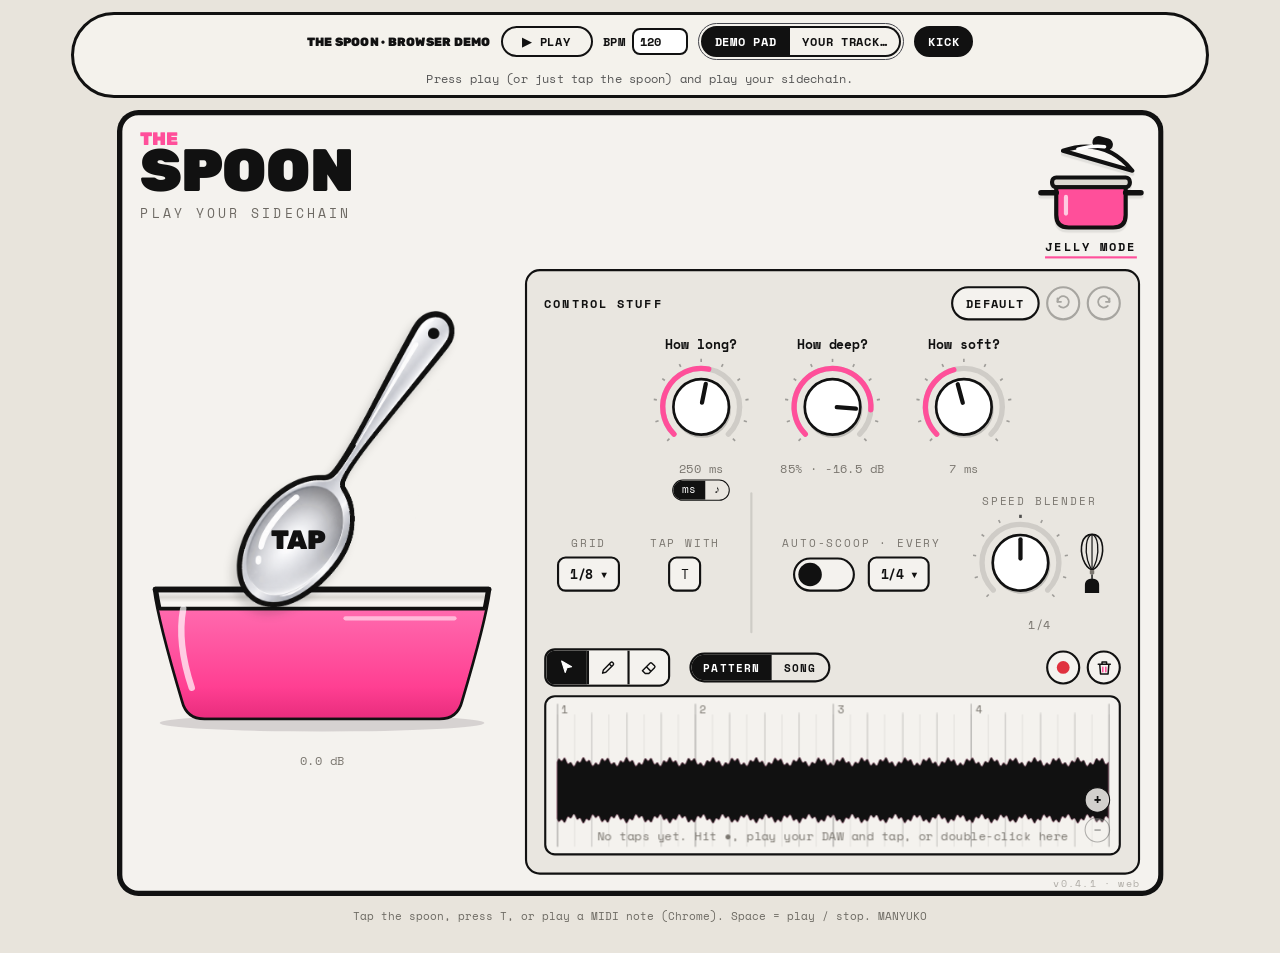
==== demo/index.html @ 41a9ddcf "MANYUKO site: THE SPOON page with browser demo Co-Authored-By: Claude Opus 5.5 <noreply@anthropic.co" ====
<!DOCTYPE html>
<html lang="en">
<head>
<meta charset="utf-8">
<meta name="viewport" content="width=device-width, initial-scale=1">
<title>THE SPOON</title>
<style>
@font-face{font-family:"Rubik";src:url("fonts/Rubik-Variable.ttf") format("truetype");font-weight:300 900}
@font-face{font-family:"Rubik Mono One";src:url("fonts/RubikMonoOne-Regular.ttf") format("truetype");font-weight:400}
@font-face{font-family:"Space Mono";src:url("fonts/SpaceMono-Regular.ttf") format("truetype");font-weight:400}
@font-face{font-family:"Space Mono";src:url("fonts/SpaceMono-Bold.ttf") format("truetype");font-weight:700}
</style>
<style>
:root{
  /* Clean print: off-white plate, black ink, hot pink as the only colour. Spoon left, settings drawer slides out beside it. Single theme by choice. */
  --desk:#1f2024;
  --paper:#f4f2ee;
  --paper-2:#e9e6e0;
  --ink:#111111;
  --soft:#7a766f;
  --pink:#ff4f9a;
  --pink-soft:#ffd3e5;
  --jelly:#ff4f9a;
  --rec:#e0313f;
  --logo:"Rubik Mono One", "Arial Black", sans-serif;
  --mono:"Space Mono", ui-monospace, Menlo, monospace;
  --heb:"Heebo", "Arial Hebrew", Arial, sans-serif;
  color-scheme: dark;
}
*{box-sizing:border-box}
html,body{height:100%;margin:0}
body{background:var(--ink);color:var(--paper);font-family:var(--mono);display:block;padding:0;overflow:hidden;user-select:none;-webkit-user-select:none}
.wrap{display:inline-block;transform-origin:0 0}
.daw,.notes,.hint{display:none!important}
.modesw{display:inline-flex;border:2px solid var(--ink);border-radius:999px;overflow:hidden;margin-left:10px}
.modesw button{font-family:var(--mono);font-weight:700;font-size:10.5px;letter-spacing:.06em;text-transform:uppercase;border:0;background:transparent;color:var(--ink);padding:4px 11px}
.modesw button.on{background:var(--ink);color:#fff}
.lanetools{display:flex;align-items:center}
.ver{position:absolute;right:22px;bottom:5px;font-style:normal;font-family:var(--mono);font-size:9.5px;letter-spacing:.08em;color:var(--soft);opacity:.55}
.plugin{position:relative}
button{font:inherit;color:inherit;cursor:pointer}
button:focus-visible,input:focus-visible,textarea:focus-visible,.knob:focus-visible,canvas:focus-visible{outline:2px solid var(--pink);outline-offset:2px}

/* fake DAW bar */
.daw{width:100%;max-width:560px;display:flex;flex-wrap:wrap;gap:8px;align-items:center;background:#18191d;border:1px solid #34353b;border-radius:12px;padding:10px 12px}
.daw .lbl{font-size:11px;color:#8d8a84;margin-right:4px}
.pill{font-family:var(--mono);font-size:12px;border:1px solid #45464d;background:transparent;border-radius:999px;padding:5px 12px}
.pill.on{background:var(--paper);color:var(--ink);border-color:var(--paper)}
#rec.on{background:var(--rec);border-color:var(--rec);color:#fff}
.field{font-size:12px;display:flex;align-items:center;gap:6px;border:1px solid #45464d;border-radius:999px;padding:3px 6px 3px 12px}
.field input{width:52px;font:inherit;border:0;background:#2c2d33;border-radius:999px;padding:3px 8px;color:var(--paper);font-variant-numeric:tabular-nums}
.seg{display:inline-flex;border:1px solid #45464d;border-radius:999px;padding:2px}
.seg button{font-family:var(--mono);font-size:12px;border:0;background:transparent;border-radius:999px;padding:4px 10px}
.seg button.on{background:var(--paper);color:var(--ink)}

/* plugin */
.plugin{width:980px;height:736px;background:var(--paper);color:var(--ink);border-radius:20px;padding:20px 22px 22px;box-shadow:0 0 0 5px var(--ink) inset;display:flex;flex-direction:column;gap:10px}
.plugin.open{}
.top{display:flex;justify-content:space-between;align-items:flex-start;gap:12px}
.logo{color:var(--ink);line-height:.9;margin:0}
.logo small{display:block;font-family:"Rubik",var(--logo);font-weight:900;font-size:17px;letter-spacing:.01em;color:var(--jelly);margin-bottom:-2px}
.logo span{display:block;font-family:"Rubik",var(--logo);font-weight:900;font-size:56px;letter-spacing:-.015em;line-height:.86}
.brand{display:flex;flex-direction:column;gap:6px}
.tagline{margin:0;font-family:var(--mono);font-weight:400;font-size:12.5px;letter-spacing:.19em;text-transform:uppercase;color:#6d6963}




.ctlbtn{display:flex;flex-direction:column;align-items:center;gap:2px;background:transparent;border:0;padding:0;margin:4px -6px 0 0;color:var(--ink);font-family:var(--mono);font-weight:700;font-size:11px;letter-spacing:.14em;text-transform:uppercase}
.cknob{display:block;filter:drop-shadow(0 3px 0 rgba(17,17,17,.08))}
.cknob svg{display:block;overflow:visible}
.lid{transform-origin:62px 30px;transform-box:view-box;transition:transform .3s cubic-bezier(.3,1.6,.5,1);animation:lidjig 6s ease-in-out 1.5s infinite}
@keyframes lidjig{0%,86%,100%{transform:none}88%{transform:translateY(-3px) rotate(-3deg)}90%{transform:none}92%{transform:translateY(-2px) rotate(2deg)}94%{transform:none}}
.steam path{opacity:0;animation:steam 3s ease-out infinite}
.steam path:nth-child(2){animation-delay:.6s}.steam path:nth-child(3){animation-delay:1.2s}
@keyframes steam{0%{opacity:0;transform:translateY(6px)}30%{opacity:.9}100%{opacity:0;transform:translateY(-8px)}}
.ctlbtn:hover .lid{animation:none;transform:translateY(-4px) rotate(-6deg)}
.ctlbtn:active .lid{transform:translateY(-1px)}
.plugin.open .lid{animation:none;transform:translate(4px,-6px) rotate(16deg)}
.plugin.open .steam path{animation-duration:1.6s}
.ctxt{border-bottom:2px solid var(--pink);padding-bottom:1px}
.body{display:grid;grid-template-columns:340px 1fr;gap:20px;align-items:start;flex:1}
.spooncol{transition:transform .5s cubic-bezier(.45,0,.2,1)}
.plugin:not(.open) .spooncol{transform:translate(var(--home-dx,290px),var(--home-dy,40px)) scale(1.32)}
.drawer{transition:opacity .4s ease .08s, transform .5s cubic-bezier(.45,0,.2,1), visibility 0s linear 0s}
.plugin:not(.open) .drawer{opacity:0;transform:translateX(60px);pointer-events:none;visibility:hidden;transition:opacity .25s ease, transform .4s cubic-bezier(.45,0,.2,1), visibility 0s linear .4s}

.spooncol{display:flex;flex-direction:column;align-items:center;gap:8px}
.spoonwrap{position:relative;width:340px;height:440px}
.spoonwrap svg{position:absolute;inset:0;overflow:visible}
.dancer{position:absolute;left:318px;top:250px;width:184px;height:184px;pointer-events:none;isolation:isolate;transition:opacity .35s ease .3s,visibility 0s linear 0s}
.plugin.open .dancer{opacity:0;visibility:hidden;transition:opacity .15s ease,visibility 0s linear .15s}
.dancer::before{content:"";position:absolute;left:24%;right:24%;bottom:2.5%;height:6%;border-radius:50%;background:rgba(80,60,80,.18);z-index:-1}
.dz{position:absolute;inset:0;background-repeat:no-repeat;background-size:800% 100%;background-position:0% 0}
.dz.base{background-image:url(dancer.png)}
.dz.tint{background-color:var(--jelly);-webkit-mask-image:url(dancer-mask.png);mask-image:url(dancer-mask.png);-webkit-mask-size:800% 100%;mask-size:800% 100%;-webkit-mask-repeat:no-repeat;mask-repeat:no-repeat;-webkit-mask-position:0% 0;mask-position:0% 0;mix-blend-mode:multiply}
#tap{position:absolute;left:104px;top:190px;width:84px;height:128px;transform:rotate(35deg);border-radius:46% 46% 50% 50%;border:0;background:transparent;touch-action:none;-webkit-tap-highlight-color:transparent;user-select:none;-webkit-user-select:none}
#tap:focus,#tap:focus-visible{outline:none}
.under{display:flex;gap:8px;align-items:center;min-height:24px;font-size:11px;color:var(--soft);font-variant-numeric:tabular-nums}
.badge{font-size:10.5px;font-weight:700;letter-spacing:.08em;background:var(--ink);color:var(--pink);border-radius:999px;padding:3px 9px}
.badge[hidden]{display:none}

/* drawer */
.drawer{background:var(--paper-2);border-radius:14px;padding:14px 16px 16px;display:flex;flex-direction:column;gap:14px;border:2px solid var(--ink)}

.tabs{display:flex;gap:6px}
.tab{font-family:var(--mono);font-weight:700;font-size:12px;letter-spacing:.08em;text-transform:uppercase;border:2px solid var(--ink);background:transparent;border-radius:999px;padding:5px 14px;display:inline-flex;align-items:center;gap:6px}
.tab[aria-selected="true"]{background:var(--ink);color:#fff}
.tab .dot{width:7px;height:7px;border-radius:50%;background:var(--pink);display:none}
.tab.autoon .dot{display:block}
.panel[hidden]{display:none}
.panel{display:flex;flex-direction:column;gap:14px}
.row{display:flex;flex-wrap:wrap;gap:12px 28px;align-items:center;justify-content:center}
.knobbox{display:flex;flex-direction:column;align-items:center;gap:4px}
.knob{width:92px;height:92px;touch-action:none;cursor:ns-resize;border-radius:50%}
.klabel{font-size:12px;font-weight:700;letter-spacing:.04em}
.kval{font-size:11px;color:var(--soft);font-variant-numeric:tabular-nums;min-height:1.2em}
.chip{font-family:var(--mono);font-size:12px;border:2px solid var(--ink);background:var(--paper);border-radius:8px;padding:6px 10px;display:inline-flex;align-items:center;gap:8px}
.chip b{font-weight:700}
.chip .caret{font-size:9px}
.chip.learning{background:var(--pink)}
.lbl2{font-size:10.5px;letter-spacing:.12em;text-transform:uppercase;color:var(--soft)}
.ctlgroup{display:flex;flex-direction:column;align-items:center;gap:5px}

.lanewrap{position:relative}
#tl{width:100%;height:150px;display:block;border-radius:10px;background:var(--paper);border:2px solid var(--ink);touch-action:none}
.lanewrap{display:flex;flex-direction:column;gap:8px;position:relative}
.tools{display:inline-flex;border:2px solid var(--ink);border-radius:10px;overflow:hidden}
.tools button{width:38px;height:32px;display:grid;place-items:center;border:0;background:var(--paper);padding:0}
.tools button+button{border-left:2px solid var(--ink)}
.tools button[aria-pressed="true"]{background:var(--ink);color:#fff}
.tools button[aria-pressed="true"] svg .pk{fill:var(--pink)}
.zoomov{position:absolute;right:10px;display:flex;flex-direction:column;gap:4px;z-index:4}
.zoomov button{width:24px;height:24px;border-radius:50%;border:1.5px solid var(--ink);background:rgba(244,242,238,.85);font-family:var(--mono);font-size:14px;font-weight:700;line-height:1;display:grid;place-items:center;padding:0}
.zoomov button:hover{background:#fff}
.zoomov button:disabled{opacity:.3;cursor:default}
.zoomov button[hidden]{display:none}
.zoom{display:inline-flex;border:1.5px solid var(--ink);border-radius:8px;overflow:hidden}
.zoom button{font-family:var(--mono);font-size:12px;font-weight:700;border:0;background:var(--paper);padding:4px 9px}
.zoom button+button{border-left:1.5px solid var(--ink)}
.zoom button:hover{background:#fff}
.zoom button:disabled{opacity:.35;cursor:default}
.hscroll{height:10px;border-radius:999px;background:rgba(17,17,17,.08);position:relative;touch-action:none}
.hscroll[hidden]{display:none}
.hscroll i{position:absolute;top:0;bottom:0;border-radius:999px;background:var(--ink);cursor:grab;display:block}
.selbar{position:absolute;display:flex;align-items:center;gap:4px;background:var(--paper);border:2px solid var(--ink);border-radius:10px;padding:4px 5px 4px 10px;box-shadow:3px 3px 0 var(--pink);font-size:11px;z-index:5;white-space:nowrap}
.selbar[hidden]{display:none}
.selbar span{color:var(--soft);margin-right:4px}
.selbar button{font-family:var(--mono);font-size:11.5px;border:1.5px solid var(--ink);background:transparent;border-radius:6px;padding:3px 7px}
.selbar button:hover{background:#fff}
.selbar button.on{background:var(--ink);color:#fff}
.selbar .del{border-color:var(--rec);color:var(--rec);margin-left:4px}
.lanehead{display:flex;justify-content:space-between;align-items:center}
.laneicons{display:flex;gap:6px}
.lanetools{display:flex;align-items:center;gap:8px}
.lanetools .lbl2{font-size:10px}
.chip.sm{padding:3px 8px;font-size:11px;border-width:1.5px}
.iconbtn{width:32px;height:32px;border-radius:50%;border:2px solid var(--ink);background:var(--paper);display:grid;place-items:center;padding:0}
.iconbtn:hover{background:#fff}
#recIcon i{width:12px;height:12px;border-radius:50%;background:var(--rec);display:block}
#recIcon.on{background:var(--rec);border-color:var(--rec)}
#recIcon.on i{background:#fff;animation:blink 1s steps(2) infinite}
@keyframes blink{50%{opacity:.2}}
.toast{position:absolute;left:10px;bottom:10px;font-size:11px;background:var(--ink);color:#fff;border-radius:999px;padding:4px 6px 4px 12px;display:flex;align-items:center;gap:8px}
.toast[hidden]{display:none}
.toast button{font:inherit;font-weight:700;background:var(--pink);color:var(--ink);border:0;border-radius:999px;padding:2px 10px}
.drawerhead{display:flex;justify-content:space-between;align-items:center}
.drawerhead .ttl{font-size:11px;font-weight:700;letter-spacing:.14em;text-transform:uppercase}
.hist{display:flex;gap:6px;align-items:center}
.txtbtn{font-family:var(--mono);font-size:11px;font-weight:700;letter-spacing:.08em;text-transform:uppercase;height:32px;border:2px solid var(--ink);background:var(--paper);border-radius:999px;padding:0 12px}
.txtbtn:hover{background:#fff}
.hist .iconbtn:disabled{opacity:.3;cursor:default}
.vsep{width:2px;align-self:stretch;background:rgba(17,17,17,.12);border-radius:2px}
.autobox{display:flex;align-items:center;gap:12px}
.hint{font-size:10.5px;color:var(--soft);text-align:center;margin:0;line-height:1.6}

/* auto */
.switch{display:inline-flex;align-items:center;gap:12px;border:0;background:transparent;padding:0}
.switch .track{width:58px;height:32px;border-radius:999px;border:2px solid var(--ink);background:var(--paper);position:relative;transition:background .15s}
.switch .knobdot{position:absolute;top:3px;left:3px;width:22px;height:22px;border-radius:50%;background:var(--ink);transition:left .15s}
.switch[aria-checked="true"] .track{background:var(--pink)}
.switch[aria-checked="true"] .knobdot{left:29px}
.switch .swlbl{font-weight:700;font-size:13px;letter-spacing:.1em}
.blendbox{display:flex;align-items:center;gap:10px}
.knobbox:has(.unitsw){position:relative}
.unitsw{position:absolute;left:50%;top:100%;transform:translate(-50%,2px);display:inline-flex;border:1.5px solid var(--ink);border-radius:999px;overflow:hidden}
.unitsw button{font-family:var(--mono);font-size:10.5px;border:0;background:transparent;padding:1px 8px;line-height:1.5}
.unitsw button.on{background:var(--ink);color:#fff}
.blendcol{gap:4px}
.blendcol.off{opacity:.45}
.blendrow{display:flex;align-items:center;gap:6px}
.whisk{display:block}
#whiskWires{transform-box:fill-box;transform-origin:50% 100%}
.blendhint{font-size:10.5px;font-weight:700;letter-spacing:.08em;text-transform:uppercase;color:var(--ink);background:var(--pink-soft);border-radius:999px;padding:1px 8px}
.blender{position:relative;width:46px;height:110px;border:2px solid var(--ink);border-radius:9px 9px 13px 13px;background:var(--paper);touch-action:none;cursor:grab;overflow:hidden}
.blender.off{opacity:.4}
.blender .bmid{position:absolute;left:5px;right:5px;top:50%;border-top:1.5px dashed rgba(17,17,17,.35)}
.blender .bfu{position:absolute;left:0;right:0;bottom:50%;height:0;background:var(--pink)}
.blender .bfd{position:absolute;left:0;right:0;top:50%;height:0;background:var(--pink-soft)}
.blender .bknob{position:absolute;left:4px;right:4px;height:24px;border-radius:7px;background:var(--ink);display:flex;align-items:center;justify-content:center;gap:3px}
.blender .bknob i{display:block;width:2px;height:10px;background:#fff;border-radius:1px}
.blendread{font-size:11px;color:var(--soft);font-variant-numeric:tabular-nums;min-width:44px;text-align:center}
.autonote{font-size:11.5px;color:var(--soft);text-align:center;margin:0;max-width:44ch;align-self:center;line-height:1.6}

/* popover */
.pop{position:fixed;z-index:20;transform-origin:top left;background:var(--paper);color:var(--ink);border:2px solid var(--ink);border-radius:10px;box-shadow:4px 4px 0 var(--pink);padding:8px;display:grid;grid-template-columns:repeat(6,auto);gap:6px}
.pop[hidden]{display:none}
.pop button{font-family:var(--mono);font-size:12px;border:1.5px solid var(--ink);background:transparent;border-radius:6px;padding:6px 8px;min-width:52px}
.pop button.on{background:var(--ink);color:#fff}
.pop .act{grid-column:1/-1;margin-top:4px;font-weight:700;background:var(--pink)!important;border:2px solid var(--ink)!important;padding:8px!important}
.pop .act:disabled{opacity:.35;cursor:default}
.pop .wide{grid-column:span 2}
.pop .sep{grid-column:1/-1;font-size:10px;letter-spacing:.12em;color:var(--soft);padding:2px 2px 0}

/* notes */
.notes{font-family:var(--heb);color:#d9d6cf;font-size:15px;line-height:1.65;max-width:65ch;display:flex;flex-direction:column;gap:14px}
.notes h2{font-size:16px;margin:0 0 4px;color:#fff;text-wrap:balance}
.notes ol{margin:0;padding-inline-start:1.3em;display:flex;flex-direction:column;gap:4px}
.notes kbd{font-family:var(--mono);font-size:12px;background:#3a3b41;border-radius:4px;padding:1px 5px;color:#fff}
.fb{display:flex;flex-direction:column;gap:8px}
.fb textarea{font-family:var(--heb);font-size:14px;min-height:96px;border-radius:10px;border:1px solid #45464d;background:#18191d;color:var(--paper);padding:10px;resize:vertical}
.fb .frow{display:flex;gap:10px;align-items:center}
.fb button{font-family:var(--heb);font-size:14px;font-weight:600;background:var(--pink);color:var(--ink);border:0;border-radius:999px;padding:7px 16px}
#copyMsg{font-size:13px;color:#bdb7aa}


@media (prefers-reduced-motion:reduce){ .plugin,.switch .track,.switch .knobdot{transition:none} #recIcon.on i{animation:none} }
</style>
<link rel="stylesheet" href="web.css">
<script src="host.js"></script>
</head>
<body>
<div id="wb-bar" role="group" aria-label="Demo player">
  <span class="wb-brand">THE SPOON · BROWSER DEMO</span>
  <button id="wb-play" type="button">&#9654; Play</button>
  <label for="wb-bpm">BPM <input id="wb-bpm" type="number" min="60" max="180" value="120"></label>
  <span class="seg" role="group" aria-label="Sound"><button id="wb-pad" type="button" class="on">Demo pad</button><button id="wb-own" type="button">Your track…</button></span>
  <input id="wb-file" type="file" accept="audio/*" hidden>
  <button id="wb-kick" type="button" class="on" aria-pressed="true">Kick</button>
  <div id="wb-status"></div>
</div>

<main class="wrap">
  <div class="daw" role="group" aria-label="DAW simulation">
    <span class="lbl">DAW (simulation)</span>
    <button id="play" class="pill" type="button">▶ Play</button>
    <button id="rec" class="pill" type="button">● Rec</button>
    <label class="field" for="bpm">BPM <input id="bpm" type="number" min="60" max="180" value="120"></label>
    <div class="seg" id="source" role="group" aria-label="Source">
      <button type="button" data-v="pad" class="on">Demo pad</button>
      <button type="button" data-v="file">Your loop…</button>
    </div>
    <input id="file" type="file" accept="audio/*" hidden>
    <button id="kick" class="pill on" type="button" aria-pressed="true">Kick</button>
  </div>

  <section class="plugin" id="plugin" aria-label="The Spoon prototype">
    <header class="top">
      <div class="brand"><h1 class="logo"><small>THE</small><span>SPOON</span></h1><p class="tagline">Play your sidechain</p></div>
      <button id="ctlBtn" class="ctlbtn" type="button" aria-expanded="false" aria-controls="drawer" title="Open the lid: all the controls">
        <span class="cknob"><svg viewBox="0 0 80 72" width="104" height="94" aria-hidden="true" style="overflow:visible"><g stroke="#111" stroke-width="3" stroke-linejoin="round" stroke-linecap="round">
          <g class="steam" fill="none" stroke="var(--jelly)" stroke-width="2.6"><path d="M30 11 q-4 -6 0 -10"/><path d="M40 9 q-4 -6 0 -10"/><path d="M50 11 q-4 -6 0 -10"/></g>
          <g class="lid"><path d="M14 30 Q40 12 66 30 Z" fill="#f7f5f1"/><rect x="34" y="14" width="12" height="6" rx="3" fill="#111"/><path d="M24 26 Q34 20 42 19" fill="none" stroke="#fff" stroke-width="2.5"/></g>
          <rect x="12" y="30" width="56" height="7" rx="3" fill="#dcd8d2"/>
          <path d="M15 37 h50 v20 q0 9 -9 9 h-32 q-9 0 -9 -9z" fill="var(--jelly)"/>
          <path d="M4 41 h11 M65 41 h11" stroke-width="4"/>
          <path d="M22 44 v12" stroke="#fff" stroke-width="3" opacity=".7"/></g></svg></span>
        <span class="ctxt">Control stuff</span>
      </button>
    </header>

    <div class="body">
      <div class="spooncol">
        <div class="spoonwrap" id="spoonwrap">
          <svg viewBox="0 0 340 440" width="340" height="440" aria-hidden="true">
            <defs>
              <clipPath id="bowlClip"><path d="M0 0 C42 0 66 44 66 104 C66 158 38 196 9 206 L-9 206 C-38 196 -66 158 -66 104 C-66 44 -42 0 0 0 Z" transform="translate(70 290) rotate(-145) scale(.68)"/></clipPath>
              <clipPath id="fillClip"><rect id="fillClipRect" x="0" y="296" width="340" height="0"/></clipPath>
              <linearGradient id="cream" x1="0" y1="0" x2="0" y2="1"><stop offset="0" stop-color="#ffffff"/><stop offset=".06" stop-color="#d9d6d2"/><stop offset=".1" stop-color="#f7f5f2"/><stop offset="1" stop-color="#e6e1da"/></linearGradient>
              <clipPath id="dishClip"><path d="M14 300 L326 300 Q322 330 300 404 Q296 420 280 420 L60 420 Q44 420 40 404 Q18 330 14 300 Z"/></clipPath>
              <linearGradient id="metal" x1="0" y1="0" x2="1" y2="0"><stop offset="0" stop-color="#e3e1dc"/><stop offset=".35" stop-color="#ffffff"/><stop offset=".7" stop-color="#e8e6e1"/><stop offset="1" stop-color="#cfccc6"/></linearGradient>
              <radialGradient id="dip" cx="60%" cy="40%" r="70%"><stop offset="0" stop-color="#ffffff"/><stop offset="1" stop-color="#dcd9d3"/></radialGradient>
              <linearGradient id="jelly" x1="0" y1="0" x2="0" y2="1"><stop id="jst0" offset="0" stop-color="#ff6aae"/><stop id="jst1" offset=".6" stop-color="#ff3f92"/><stop id="jst2" offset="1" stop-color="#d9206f"/></linearGradient>
            </defs>
            <!-- dish of pink pudding -->
            <ellipse cx="170" cy="425" rx="152" ry="8" fill="rgba(80,60,80,.18)"/>
            <path d="M14 300 L326 300 Q322 330 300 404 Q296 420 280 420 L60 420 Q44 420 40 404 Q18 330 14 300 Z" fill="url(#cream)" stroke="var(--ink)" stroke-width="5" stroke-linejoin="round"/>
            <g clip-path="url(#dishClip)">
              <path id="pudBody" d="" fill="url(#jelly)"/>
              <path id="pudShine" d="" fill="none" stroke="#fff" stroke-width="4" stroke-linecap="round" opacity=".55"/>
              <path id="pudSurf" d="" fill="none" stroke="var(--ink)" stroke-width="3.5" stroke-linejoin="round"/>
            </g>
            <path d="M14 300 L326 300" stroke="var(--ink)" stroke-width="5" stroke-linecap="round"/>
            <path d="M40 318 Q34 350 48 392" fill="none" stroke="#fff" stroke-width="6" stroke-linecap="round" opacity=".7"/>
            <!-- the spoon: dips by how much the sound is going down right now -->
            <g id="press">
              <image href="spoon.png" x="90" y="39" width="207" height="280" style="filter:drop-shadow(-5px 7px 4px rgba(17,17,17,.16))"/>
              <text x="148" y="262" text-anchor="middle" font-family="Rubik, Arial Black, sans-serif" font-weight="900" font-size="25" fill="var(--ink)">TAP</text>
            </g>
            
            <g id="drops"></g>
          </svg>
          <div class="dancer" id="dancer" aria-hidden="true"><div class="dz base" id="dzBase"></div><div class="dz tint" id="dzTint"></div></div>
          <button id="tap" type="button" aria-label="Tap to duck"></button>
        </div>
        <div class="under"><span id="gr">0.0 dB</span><span class="badge" id="autoBadge" hidden>AUTO 1/4</span></div>
      </div>

      <div class="drawer" id="drawer" hidden>
        <div class="drawerhead">
          <span class="ttl">Control stuff</span>
          <div class="hist">
            <button class="txtbtn" id="resetBtn" type="button" title="Back to the starting settings (keeps your taps)">Default</button>
            <button class="iconbtn" id="undoBtn" type="button" title="Undo (Cmd/Ctrl+Z)" aria-label="Undo" disabled>
              <svg width="16" height="16" viewBox="0 0 24 24" aria-hidden="true"><path d="M9 7H4v-5" fill="none" stroke="currentColor" stroke-width="2.5" stroke-linecap="round" stroke-linejoin="round" transform="translate(0 3)"/><path d="M4 10a8 8 0 1 1 2.3 5.7" fill="none" stroke="currentColor" stroke-width="2.5" stroke-linecap="round"/></svg>
            </button>
            <button class="iconbtn" id="redoBtn" type="button" title="Redo (Cmd/Ctrl+Shift+Z)" aria-label="Redo" disabled>
              <svg width="16" height="16" viewBox="0 0 24 24" aria-hidden="true" style="transform:scaleX(-1)"><path d="M9 7H4v-5" fill="none" stroke="currentColor" stroke-width="2.5" stroke-linecap="round" stroke-linejoin="round" transform="translate(0 3)"/><path d="M4 10a8 8 0 1 1 2.3 5.7" fill="none" stroke="currentColor" stroke-width="2.5" stroke-linecap="round"/></svg>
            </button>
          </div>
        </div>

        <div class="row">
          <div class="knobbox">
            <div class="klabel">How long?</div>
            <div class="knob" id="kRelease" tabindex="0" role="slider" aria-label="How long?"></div>
            <div class="kval" id="vRelease"></div>
            <div class="unitsw" id="relUnit" role="group" aria-label="How long in ms or notes"><button type="button" data-u="ms" class="on">ms</button><button type="button" data-u="note" title="Length in notes, follows the tempo">♪</button></div>
          </div>
          <div class="knobbox">
            <div class="klabel">How deep?</div>
            <div class="knob" id="kDepth" tabindex="0" role="slider" aria-label="How deep?"></div>
            <div class="kval" id="vDepth"></div>
          </div>
          <div class="knobbox">
            <div class="klabel">How soft?</div>
            <div class="knob" id="kSoft" tabindex="0" role="slider" aria-label="How soft?"></div>
            <div class="kval" id="vSoft"></div>
          </div>
        </div>

        <div class="row">
          <div class="ctlgroup">
            <span class="lbl2">Grid</span>
            <button class="chip" id="gridBtn" type="button" aria-haspopup="true"><b id="gridVal">1/8</b><span class="caret">▼</span></button>
          </div>
          <div class="ctlgroup">
            <span class="lbl2">Tap with</span>
            <button class="chip" id="learnBtn" type="button" title="Click, then hit a key or a pad"><span id="learnVal">T</span></button>
          </div>
          <div class="vsep" aria-hidden="true"></div>
          <div class="ctlgroup">
            <span class="lbl2">Auto-scoop · every</span>
            <div class="autobox">
              <button class="switch" id="autoSw" role="switch" aria-checked="false" aria-label="Auto-scoop" type="button"><span class="track"><span class="knobdot"></span></span></button>
              <button class="chip" id="rateBtn" type="button" aria-haspopup="true"><b id="rateVal">1/4</b><span class="caret">▼</span></button>
            </div>
          </div>
          <div class="ctlgroup blendcol" id="blendcol">
            <span class="lbl2">Speed blender</span>
            <div class="blendrow">
              <div class="knob" id="kBlend" tabindex="0" role="slider" aria-label="Speed blender" title="Drag up = faster, down = slower. Springs back when you let go."></div>
              <svg class="whisk" viewBox="0 0 36 72" width="30" height="60" aria-hidden="true">
                <g id="whiskWires">
                  <path d="M18 4 C6 4 4 20 8 32 C11 40 15 43 18 44 C21 43 25 40 28 32 C32 20 30 4 18 4 Z" fill="none" stroke="var(--ink)" stroke-width="1.8"/>
                  <path d="M18 4 C11 6 10 22 13 33 C15 39 17 43 18 44 C19 43 21 39 23 33 C26 22 25 6 18 4 Z" fill="none" stroke="var(--ink)" stroke-width="1.5"/>
                  <path d="M18 4 V44" stroke="var(--ink)" stroke-width="1.3"/>
                </g>
                <rect x="15.5" y="44" width="5" height="5" rx="1" fill="var(--soft)"/>
                <rect x="17.2" y="49" width="1.6" height="6" fill="var(--ink)"/>
                <path d="M10 70 V61 C10 56 13.5 54 18 54 C22.5 54 26 56 26 61 V70 Z" fill="var(--ink)"/>
              </svg>
            </div>
            <span class="blendread" id="blendRead">1/4</span>
          </div>
        </div>

        <div class="lanewrap">
          <div class="lanehead">
            <div class="lanetools">
              <div class="tools" role="group" aria-label="Edit tool">
                <button type="button" id="toolSel" aria-pressed="true" title="Select, move, stretch" aria-label="Select tool">
                  <svg width="16" height="16" viewBox="0 0 24 24" aria-hidden="true"><path d="M5 3l14 8-6.5 1.5L10 19z" fill="currentColor" stroke="currentColor" stroke-width="1.5" stroke-linejoin="round"/></svg>
                </button>
                <button type="button" id="toolPen" aria-pressed="false" title="Draw taps" aria-label="Pencil tool">
                  <svg width="16" height="16" viewBox="0 0 24 24" aria-hidden="true"><path class="pk" d="M4 20l1.2-4.6L15.5 5.1a2 2 0 0 1 2.8 0l.6.6a2 2 0 0 1 0 2.8L8.6 18.8z" fill="none" stroke="currentColor" stroke-width="2" stroke-linejoin="round"/><path d="M13.5 7l3.5 3.5" stroke="currentColor" stroke-width="2"/></svg>
                </button>
                <button type="button" id="toolErase" aria-pressed="false" title="Erase taps" aria-label="Eraser tool">
                  <svg width="16" height="16" viewBox="0 0 24 24" aria-hidden="true"><path class="pk" d="M3 16.5 13.5 6a2 2 0 0 1 2.8 0l3.7 3.7a2 2 0 0 1 0 2.8L12 20.5H7z" fill="none" stroke="currentColor" stroke-width="2" stroke-linejoin="round"/><path d="M8.5 11 15 17.5" stroke="currentColor" stroke-width="2"/></svg>
                </button>
              </div>
              <div class="modesw" id="modeSw" role="group" aria-label="Taps play as">
                <button type="button" data-m="pattern" class="on" title="A 4-bar loop that repeats all song">Pattern</button>
                <button type="button" data-m="song" title="Tap along the whole song: every tap stays where you played it">Song</button>
              </div>
            </div>
            <div class="laneicons">
              <button class="iconbtn" id="recIcon" type="button" aria-pressed="false" title="Record taps (R)" aria-label="Record taps"><i></i></button>
              <button class="iconbtn" id="eraseIcon" type="button" title="Clear all taps" aria-label="Clear all taps">
                <svg width="17" height="17" viewBox="0 0 24 24" aria-hidden="true"><path d="M4 7h16M9 7V4h6v3M6 7l1 13h10l1-13" fill="none" stroke="var(--ink)" stroke-width="2" stroke-linejoin="round" stroke-linecap="round"/><path d="M10 11v6M14 11v6" stroke="var(--pink)" stroke-width="2" stroke-linecap="round"/></svg>
              </button>
            </div>
          </div>
          <canvas id="tl" tabindex="0" aria-label="Your taps on the 4-bar loop: pink scoops are where the sound is dug out"></canvas>
          <div class="zoomov" role="group" aria-label="Zoom">
            <button type="button" id="zoomIn" title="Zoom in (Cmd/Ctrl + scroll)" aria-label="Zoom in">+</button>
            <button type="button" id="zoomOut" title="Zoom out" aria-label="Zoom out">−</button>
            <button type="button" id="zoomFit" title="Show all 4 bars" aria-label="Show all" hidden>
              <svg width="12" height="12" viewBox="0 0 24 24" aria-hidden="true"><path d="M4 9V4h5M20 9V4h-5M4 15v5h5M20 15v5h-5" fill="none" stroke="currentColor" stroke-width="2.6" stroke-linecap="round" stroke-linejoin="round"/></svg>
            </button>
          </div>
          <div class="hscroll" id="hscroll" hidden><i id="hthumb"></i></div>
          <div class="selbar" id="selbar" hidden>
            <span id="selCount">1 tap</span>
            <button type="button" data-len="2">1/2</button><button type="button" data-len="1">1/4</button><button type="button" data-len="0.5">1/8</button><button type="button" data-len="0.25">1/16</button><button type="button" data-len="0.125">1/32</button>
            <button type="button" class="del" id="selDel" title="Delete (Delete key)">Delete</button>
          </div>
        </div>
        <p class="hint">Zoom: Cmd/Ctrl + scroll or pinch, scroll to move · Arrow: click or box-select taps, drag to move, drag an edge to stretch, pick a length · Pencil: click or drag to draw · Eraser: click or sweep to delete</p>
      </div>
    </div>
  <i class="ver" id="ver"></i>
  </section>


  <aside class="notes" dir="rtl">
    <div>
      <h2>מה זה</h2>
      <p style="margin:0">אב-טיפוס של The Spoon: פלאגין שמנחית את הסאונד כשלוחצים, כמו sidechain שמנגנים ביד במקום להגדיר. בגרסה האמיתית הוא יושב על ערוץ ב-DAW. כאן הפס הכהה למעלה מדמה את ה-DAW.</p>
    </div>
    <div>
      <h2>איך לנסות</h2>
      <ol>
        <li>לוחצים <b>Play</b> (או <kbd>Enter</kbd>). יש פד דמו וקיק שלא מונחת, כדי לשמוע את הגריד.</li>
        <li>לוחצים על הכף או על <kbd>T</kbd>. טאפ קצר עושה בור קצר, והחזקה עושה בור ארוך. הכף צוללת לפודינג בכל פעם שהסאונד יורד, גם בהקלטה וגם ב-Auto-scoop.</li>
        <li><b>Control stuff</b> פותח את ההגדרות ליד הכף, כך שאפשר להמשיך לנגן ולשמוע כל שינוי. יש Undo/Redo לכל שינוי (גם <kbd>Cmd/Ctrl+Z</kbd>).</li>
        <li>במסלול: העיגול האדום מקליט (או <kbd>R</kbd>), והמחק מוחק הכל. רואים את הסאונד בשחור, ואת הבורות שנחפרו בו בוורוד. שלושה כלים מעל המסלול: <b>חץ</b> (קליק או גרירת מלבן לבחירה, גרירה להזזה, גרירת קצה למתיחה), <b>עיפרון</b> (קליק או גרירה מציירים טאפ) ו<b>מחק</b> (קליק או העברה מוחקים). כשבוחרים טאפים מופיע סרגל עם 1/2 עד 1/32, שמשנה את האורך שלהם בקליק אחד. הפח מנקה הכל.</li>
        <li><b>Grid</b> קובע לאן הטאפים נצמדים, גם כשמנגנים וגם כשעורכים במסלול (או Free). שינוי שלו לא מזיז טאפים שכבר הוקלטו. <b>Tap with</b>: לוחצים ואז מכים על מקש או על פד MIDI.</li>
        <li>שלוש שאלות: <b>How long?</b> (כמה זמן לוקח לחזור, במילישניות, או בתווים עם המתג ♪ שמתחת לנוב: אז החזרה היא פאמפ שמסתיים בדיוק בסוף התו), <b>How deep?</b> (כמה עמוק הבור), <b>How soft?</b> (כמה בעדינות נכנסים אליו).</li>
        <li><b>Auto-scoop</b>: הכף גורפת לבד כל רבע, שמינית וכו׳, ואפשר להוסיף טאפים מעל.</li>
        <li><b>Speed blender</b> (הנוב עם הקפיץ והמטרפה, ליד Auto-scoop): גוררים למעלה כדי להאיץ עד 1/64, כמו ריזר, או למטה כדי להאט. הקפיץ נמתח, וכשעוזבים הוא קופץ חזרה לקצב שבחרת.</li>
      </ol>
    </div>
    <div class="fb">
      <h2>הערות ליונתן</h2>
      <label for="fbText" style="font-size:14px;color:#bdb7aa">מה הרגיש טוב, מה הציק, מה חסר? כותבים כאן, מעתיקים ושולחים לו.</label>
      <textarea id="fbText" placeholder="למשל: ה-Release הארוך מרגיש…"></textarea>
      <div class="frow"><button id="copyFb" type="button">העתק הערות</button><span id="copyMsg" role="status"></span></div>
    </div>
  </aside>
</main>
<p class="wb-foot">Tap the spoon, press T, or play a MIDI note (Chrome). Space = play / stop. MANYUKO</p>

<div class="pop" id="pop" role="menu" hidden></div>


<script>
(function(){
"use strict";
let LOOP = 16; // Pattern: 4 bars (from the DAW). Song: grows with the song.
const TRIP=[["1/4T",2/3],["1/8T",1/3],["1/16T",1/6],["1/32T",1/12]], DOT=[["1/4D",1.5],["1/8D",0.75],["1/16D",0.375]];
const GRIDS = [["Free",0],["1/2",2],["1/4",1],["1/8",0.5],["1/16",0.25],["1/32",0.125],["1/64",0.0625],...TRIP,...DOT];
const RATES = [["1/2",2],["1/4",1],["1/8",0.5],["1/16",0.25],["1/32",0.125],["1/64",0.0625],...TRIP,["1/2D",3],...DOT];
const S = { relSync:false, tapKey:{code:"KeyT",label:"T"}, midiNote:null, bpm:120, grid:0.5, gridName:"1/8", editGrid:0.5, editName:"1/8", release:250, depth:0.85, soft:0.007,
            kick:true, playing:false, rec:false, source:"pad", events:[], auto:false, rate:1, rateName:"1/4", mode:"pattern" };
const TAPS={pattern:[], song:[]};
let ctx=null, master, duck, padBus, kickBus, preAn, pad=null, fileBuf=null, fileNode=null, voices=[];
/* ---------- bridge to the plugin: the sound is made by the plugin, this page is only the screen ---------- */
const JB = (window.__JUCE__ && window.__JUCE__.backend) || null;
const INIT = (window.__JUCE__ && window.__JUCE__.initialisationData) || {};
let rid = 1, fromHost = false;
function nat(name, ...params){ if(JB) JB.emitEvent("__juce__invoke", { name, params, resultId: rid++ }); }
function sendParam(id, v){ if(!fromHost) nat("setParam", id, v); }
const HOST = { gain: 1, bpm: 120, playing: false };
const GRID_IDX = n => Math.max(0, GRIDS.findIndex(g => g[0]===n));
const RATE_IDX = n => Math.max(0, RATES.findIndex(r => r[0]===n));
const blend={pos:0,drag:false,raf:0};
let lastAutoBeat=-1e9;
let t0=0, nextBeat=0, schedBeat=0, nextAuto=0, timer=null, live=null, learning=false;
const $ = id => document.getElementById(id);
const C = { ink:"#111111", soft:"#7a766f", pink:"#ff4f9a", paper:"#f4f2ee", rec:"#e0313f" };

/* ---------- audio graph ---------- */
function ensureCtx(){ return; }
function ensureCtx_unused(){
  if(!ctx){
    ctx = new (window.AudioContext||window.webkitAudioContext)();
    const lim = ctx.createDynamicsCompressor();
    lim.threshold.value=-8; lim.ratio.value=8; lim.attack.value=0.003; lim.release.value=0.12;
    master = ctx.createGain(); master.gain.value=0.8;
    master.connect(lim); lim.connect(ctx.destination);
    duck = ctx.createGain(); duck.connect(master);
    padBus = ctx.createGain(); padBus.gain.value=0.9; padBus.connect(duck);
    preAn = ctx.createAnalyser(); preAn.fftSize=1024; padBus.connect(preAn);
    pad = makePad(ctx, padBus);   // measures the track before the spoon
    kickBus = ctx.createGain(); kickBus.gain.value=0.5; kickBus.connect(master); // kick is not ducked
  }
  if(ctx.state==="suspended") ctx.resume();
}
const spb = () => 60/S.bpm;
const beatAt = t => (t-t0)/spb();
const timeAt = b => t0 + b*spb();

// Attack is fixed (smooth), but shortens itself on very fast grids so 1/64 still lands.
const atkFor = stepBeats => stepBeats>0 ? Math.min(S.soft, stepBeats*spb()/10) : S.soft;
const REL_NOTES=[["1/64",0.0625],["1/32",0.125],["1/16T",1/6],["1/16",0.25],["1/16D",0.375],["1/8T",1/3],["1/8",0.5],["1/8D",0.75],["1/4T",2/3],["1/4",1],["1/4D",1.5],["1/2",2]];
function relNote(){ const n=Math.log(S.release/30)/Math.log(50); return REL_NOTES[Math.max(0,Math.min(REL_NOTES.length-1,Math.round(n*(REL_NOTES.length-1))))]; }
const relMs = () => S.relSync ? relNote()[1]*spb()*1000 : S.release;
const relTau = () => Math.max(0.005, relMs()/1000/4);
// setTargetAtTime always starts from wherever the gain is now: the envelope never jumps, so no clicks.
// In ♪ mode the return is a classic pump: starts slow, swells, and is fully back exactly at the end of the note.
const pumpShape = x => x<=0?0 : x>=1?1 : x*x*(3-2*x);
// We keep our own copy of the envelope, so in ♪ mode a new tap can cut into a pump exactly where it is (no jumps).
let ENV=[];   // {t, v0, kind:"tgt"|"pump", to, tau, L}
function envAt(t){
  let s=null; for(const e of ENV) if(e.t<=t) s=e;
  if(!s) return null;
  const dt=t-s.t;
  return s.kind==="tgt" ? s.to+(s.v0-s.to)*Math.exp(-dt/s.tau) : s.v0+(1-s.v0)*pumpShape(dt/s.L);
}
function envReset(){ ENV=[]; }
// Cut the envelope at t: drop what comes later, and if we're in the middle of a pump, land exactly on it.
function envCut(g,t){
  const prev=[...ENV].reverse().find(e=>e.t<t), v0=envAt(t);
  ENV=ENV.filter(e=>e.t<t); if(ENV.length>48) ENV=ENV.slice(-16);
  g.cancelScheduledValues(t);
  if(v0===null || !S.relSync && !(prev && prev.kind==="pump" && t<prev.t+prev.L)) return v0;
  if(prev && prev.kind==="pump" && t<prev.t+prev.L) g.linearRampToValueAtTime(v0, t); else g.setValueAtTime(v0, t);
  return v0;
}
function duckDown(t, atk){ const g=duck.gain, f=Math.max(0.0001,1-S.depth); const v0=envCut(g,t);
  g.setTargetAtTime(f, t, atk); ENV.push({t, v0:v0===null?g.value:v0, kind:"tgt", to:f, tau:atk}); }
function duckUp(t){ const g=duck.gain; const v0=envCut(g,t);
  if(!S.relSync){ g.setTargetAtTime(1, t, relTau()); ENV.push({t, v0:v0===null?g.value:v0, kind:"tgt", to:1, tau:relTau()}); return; }
  const L=Math.max(0.01, relMs()/1000), start=v0===null?g.value:v0, N=32;
  for(let i=1;i<=N;i++) g.linearRampToValueAtTime(start+(1-start)*pumpShape(i/N), t+L*i/N);
  ENV.push({t, v0:start, kind:"pump", L});
}
function triggerAt(t, holdSec, atk){ duckDown(t, atk); duckUp(t + Math.max(holdSec, atk*4)); }

function kickAt(t){
  const o=ctx.createOscillator(), g=ctx.createGain();
  o.frequency.setValueAtTime(130,t); o.frequency.exponentialRampToValueAtTime(42,t+0.12);
  g.gain.setValueAtTime(0.0001,t); g.gain.exponentialRampToValueAtTime(1,t+0.004); g.gain.exponentialRampToValueAtTime(0.0001,t+0.32);
  o.connect(g); g.connect(kickBus); o.start(t); o.stop(t+0.36);
}
const PROG=[[57,60,64,69],[53,57,60,65],[48,55,60,64],[55,59,62,67]]; // Am F C G
function chordAt(t,bar){
  const dur=4*spb();
  const f=ctx.createBiquadFilter(); f.type="lowpass"; f.frequency.value=1500; f.Q.value=0.4;
  const g=ctx.createGain();
  g.gain.setValueAtTime(0.0001,t); g.gain.linearRampToValueAtTime(0.065,t+0.35);
  g.gain.setValueAtTime(0.065,t+dur); g.gain.linearRampToValueAtTime(0.0001,t+dur+0.4);
  f.connect(g); g.connect(padBus);
  const os=[];
  PROG[bar].forEach(m=>{
    const hz=440*Math.pow(2,(m-69)/12);
    [-8,8].forEach(c=>{ const o=ctx.createOscillator(); o.type="sawtooth"; o.frequency.value=hz; o.detune.value=c; o.connect(f); o.start(t); o.stop(t+dur+0.45); os.push(o); });
  });
  const v={o:os,g:g}; voices.push(v);
  os[0].onended=()=>{ voices=voices.filter(x=>x!==v); };
}
function startFile(at){
  stopFile(); if(!fileBuf) return;
  fileNode=ctx.createBufferSource(); fileNode.buffer=fileBuf; fileNode.loop=true; fileNode.connect(padBus);
  fileNode.start(Math.max(at,ctx.currentTime));
}
function stopFile(){ if(fileNode){ try{fileNode.stop();}catch(e){} fileNode.disconnect(); fileNode=null; } }

/* ---------- taps are stored as recorded: locked to the grid at record time, never re-quantized later ---------- */
const effBeat = ev => ev.b;
const effLen = ev => ev.len;
const lockLen = held => S.grid ? Math.max(S.grid, Math.round(held/S.grid)*S.grid) : held;
function insideTap(beatInLoop){
  for(const ev of S.events){
    const s=effBeat(ev), e=s+Math.max(effLen(ev),0.05);
    if((beatInLoop>=s-0.02 && beatInLoop<e) || (beatInLoop+LOOP>=s-0.02 && beatInLoop+LOOP<e)) return true;
  }
  return false;
}

/* ---------- speed blender: a spring-loaded push on top of the Auto-scoop rate ---------- */
function effRate(){
  const p=blend.pos; if(Math.abs(p)<0.001) return S.rate;
  const span = p>0 ? Math.max(0,Math.log2(S.rate/0.0625)) : Math.max(0,Math.log2(2/S.rate));
  return S.rate*Math.pow(2,-p*span);
}

/* ---------- transport + scheduler ---------- */
function tick(){
  return;
  if(!S.playing) return;
  const now=ctx.currentTime, bEnd=beatAt(now+(Math.abs(blend.pos)>0.001? 0.04 : 0.12));
  while(nextBeat<bEnd){
    const t=timeAt(nextBeat);
    if(S.kick) kickAt(t);
    if(S.source==="pad" && nextBeat%4===0) pad.chord(t,(nextBeat/4)%4,4*spb());
    nextBeat++;
  }
  const hits=[];
  if(schedBeat<bEnd){
    const from=schedBeat, to=bEnd;
    for(let k=Math.floor(from/LOOP); k<=Math.floor(to/LOOP); k++){
      for(const ev of S.events){
        if(ev.loop===k) continue; // don't double-play the pass it was recorded in
        const abs=k*LOOP+effBeat(ev);
        if(abs>=from && abs<to) hits.push({abs, len:effLen(ev)*spb(), atk:atkFor(0)});
      }
    }
    schedBeat=to;
  }
  if(S.auto){
    const blending=Math.abs(blend.pos)>0.001;
    if(blending){ if(nextAuto < beatAt(now)) nextAuto=beatAt(now); }
    else if(nextAuto < beatAt(now)-S.rate) nextAuto=Math.ceil(beatAt(now)/S.rate)*S.rate;
    const holding = live && !live.skip;
    while(nextAuto<bEnd){
      const inLoop=((nextAuto%LOOP)+LOOP)%LOOP;
      const r=effRate();
      if(nextAuto>=0 && !holding && !insideTap(inLoop)) hits.push({abs:nextAuto, len:0, atk:atkFor(r)});
      lastAutoBeat=nextAuto; nextAuto+=r;
    }
  }
  hits.sort((a,b)=>a.abs-b.abs).forEach(h=>triggerAt(Math.max(timeAt(h.abs),now), h.len, h.atk));
}
function start(){ return; }
function start_unused(){
  ensureCtx(); if(S.playing) return;
  S.playing=true; t0=ctx.currentTime+0.08; nextBeat=0; schedBeat=0; nextAuto=0;
  duck.gain.cancelScheduledValues(0); duck.gain.setValueAtTime(1,ctx.currentTime); envReset();
  if(S.source==="file") startFile(t0); else pad.start(t0);
  timer=setInterval(tick,25); tick(); syncUI();
}
function stop(){ return; }
function stop_unused(){
  S.playing=false; clearInterval(timer); stopFile();
  const now=ctx.currentTime;
  voices.forEach(v=>{ try{ v.g.gain.cancelScheduledValues(0); v.g.gain.setTargetAtTime(0,now,0.03); v.o.forEach(o=>o.stop(now+0.2)); }catch(e){} });
  voices=[]; pad.stop(now); S.rec=false;
  duck.gain.cancelScheduledValues(0); duck.gain.setValueAtTime(1,now); envReset();
  syncUI();
}

/* ---------- tapping: the plugin digs the hole, this only tells it when ---------- */
let tapHeld=false;
function tapDown(){ if(tapHeld) return; tapHeld=true; $("spoonwrap").classList.add("down"); nat("tap", true); }
function tapUp(){ if(!tapHeld) return; tapHeld=false; $("spoonwrap").classList.remove("down"); nat("tap", false); }
window.addEventListener("blur", tapUp);

/* ---------- knobs ---------- */
function arc(cx,cy,r,a0,a1){
  const P=a=>[cx+r*Math.sin(a), cy-r*Math.cos(a)];
  const [x0,y0]=P(a0),[x1,y1]=P(a1);
  return `M${x0.toFixed(2)} ${y0.toFixed(2)} A${r} ${r} 0 ${(a1-a0)>Math.PI?1:0} 1 ${x1.toFixed(2)} ${y1.toFixed(2)}`;
}
function knob(el, o){
  const pid=o.pid;
  const A0=-0.75*Math.PI, SPAN=1.5*Math.PI;
  const toN=v=>o.log? Math.log(v/o.min)/Math.log(o.max/o.min) : (v-o.min)/(o.max-o.min);
  const toV=n=>o.log? o.min*Math.pow(o.max/o.min,n) : o.min+(o.max-o.min)*n;
  let n=toN(o.val); const n0=n;
  let ticks="";
  for(let i=0;i<=10;i++){ const a=A0+SPAN*i/10; const p1=[46+42*Math.sin(a),46-42*Math.cos(a)], p2=[46+45*Math.sin(a),46-45*Math.cos(a)]; ticks+=`<line x1="${p1[0].toFixed(1)}" y1="${p1[1].toFixed(1)}" x2="${p2[0].toFixed(1)}" y2="${p2[1].toFixed(1)}" stroke="rgba(17,17,17,.35)" stroke-width="1.5"/>`; }
  el.innerHTML=`<svg viewBox="0 0 92 92" width="92" height="92" style="overflow:visible">
    ${ticks}
    <path d="${arc(46,46,36,A0,A0+SPAN)}" fill="none" stroke="rgba(17,17,17,.12)" stroke-width="5" stroke-linecap="round"/>
    <path class="val" fill="none" stroke="${C.pink}" stroke-width="5" stroke-linecap="round"/>
    <circle cx="47" cy="48" r="27" fill="rgba(0,0,0,.18)"/>
    <circle cx="46" cy="46" r="26" fill="#fff" stroke="${C.ink}" stroke-width="2.5"/>
    <line class="ptr" x1="46" y1="42" x2="46" y2="24" stroke="${C.ink}" stroke-width="4" stroke-linecap="round"/>
  </svg>`;
  const val=el.querySelector(".val"), ptr=el.querySelector(".ptr");
  function set(nn){
    n=Math.min(1,Math.max(0,nn)); const a=A0+SPAN*n;
    val.setAttribute("d", n>0.001? arc(46,46,36,A0,a) : "");
    ptr.setAttribute("transform",`rotate(${a*180/Math.PI} 46 46)`);
    const v=toV(n); el.setAttribute("aria-valuetext",o.fmt(v)); o.on(v); if(pid) sendParam(pid, v);
  }
  let sy=0, sn=0;
  el.addEventListener("pointerdown",e=>{ el.setPointerCapture(e.pointerId); sy=e.clientY; sn=n; if(pid) nat("gesture",pid,true); });
  el.addEventListener("pointerup",()=>{ if(pid) nat("gesture",pid,false); commit(); });
  el.addEventListener("keyup",e=>{ if(e.key.startsWith("Arrow")) commit(); });
  el.addEventListener("pointermove",e=>{ if(el.hasPointerCapture(e.pointerId)) set(sn+(sy-e.clientY)/(e.shiftKey?600:180)); });
  el.addEventListener("dblclick",()=>{ set(n0); commit(); });
  el.addEventListener("keydown",e=>{ if(e.key==="ArrowUp"||e.key==="ArrowRight"){set(n+0.02);e.preventDefault();} if(e.key==="ArrowDown"||e.key==="ArrowLeft"){set(n-0.02);e.preventDefault();} });
  set(n);
  return { setValue:v=>set(toN(v)) };
}
function showRel(){ sendParam("longUnit", S.relSync?1:0); $("vRelease").textContent = S.relSync ? relNote()[0] : `${Math.round(S.release)} ms`; $("relUnit").querySelectorAll("button").forEach(b=>b.classList.toggle("on",(b.dataset.u==="note")===S.relSync)); }
const kRel=knob($("kRelease"),{pid:"howLong",min:30,max:1500,val:250,log:true,fmt:v=>`${Math.round(v)} ms`,on:v=>{S.release=v; showRel();}});
$("relUnit").querySelectorAll("button").forEach(b=>b.onclick=()=>{ S.relSync=(b.dataset.u==="note"); showRel(); commit(); });
const kSoft=knob($("kSoft"),{pid:"howSoft",min:1,max:80,val:7,log:true,fmt:v=>`${Math.round(v)} ms`,on:v=>{S.soft=v/1000; $("vSoft").textContent= v<4? "sharp" : v>40? "very soft" : `${Math.round(v)} ms`;}});
const kDep=knob($("kDepth"),{pid:"howDeep",min:0,max:1,val:0.85,log:false,fmt:v=>`${Math.round(v*100)}%`,on:v=>{
  S.depth=v; const db=v>=0.999? "−∞" : (20*Math.log10(1-v)).toFixed(1);
  $("vDepth").textContent=`${Math.round(v*100)}% · ${db} dB`;
}});

/* ---------- undo / redo: every change you make, including Auto and knobs ---------- */
const snap = () => JSON.stringify({events:S.events.map(e=>({b:e.b,len:e.len})), auto:S.auto, rate:S.rate, rateName:S.rateName, grid:S.grid, gridName:S.gridName, editGrid:S.editGrid, editName:S.editName, release:Math.round(S.release), relSync:S.relSync, depth:Math.round(S.depth*1000)/1000, soft:Math.round(S.soft*10000)/10000});
let histCur=null; const undoStack=[], redoStack=[];
let tapsSynced = !JB;   // don't send taps until the plugin has told us what it already has (else opening the window wiped them)
function pushTaps(){
  TAPS[S.mode]=S.events;
  if(fromHost || !tapsSynced) return;
  const flat=[]; for(const e of S.events){ flat.push(e.b, e.len); }
  nat("setTaps", S.mode==="song"?1:0, flat);
}
function commit(){
  pushTaps();
  const now=snap(); if(histCur===null){ histCur=now; return; }
  if(now===histCur) return;
  undoStack.push(histCur); if(undoStack.length>200) undoStack.shift();
  histCur=now; redoStack.length=0; histUI();
}
function applySnap(str){
  const o=JSON.parse(str);
  S.events=o.events.map(e=>({b:e.b,len:e.len,loop:-1})); sel.clear(); hover=null;
  S.auto=o.auto; S.rate=o.rate; S.rateName=o.rateName; S.grid=o.grid; S.gridName=o.gridName; S.editGrid=o.grid; S.editName=o.gridName;
  S.relSync=!!o.relSync; kRel.setValue(o.release); showRel(); kDep.setValue(o.depth); kSoft.setValue(o.soft*1000);
  resyncAuto(); pushTaps();
}
function undo(){ if(!undoStack.length) return; redoStack.push(histCur); histCur=undoStack.pop(); applySnap(histCur); histUI(); }
function redo(){ if(!redoStack.length) return; undoStack.push(histCur); histCur=redoStack.pop(); applySnap(histCur); histUI(); }
function histUI(){ $("undoBtn").disabled=!undoStack.length; $("redoBtn").disabled=!redoStack.length; }

/* ---------- drawer, transport UI ---------- */
function syncUI(){
  $("play").textContent=S.playing?"■ Stop":"▶ Play"; $("play").classList.toggle("on",S.playing);
  $("rec").classList.toggle("on",S.rec);
  $("recIcon").classList.toggle("on",S.rec); $("recIcon").setAttribute("aria-pressed",S.rec);
}
function setDrawer(on){
  $("plugin").classList.toggle("open",on); $("ctlBtn").setAttribute("aria-expanded",on);
  document.querySelector("#ctlBtn .ctxt").textContent = on ? "Jelly mode" : "Control stuff";
  $("ctlBtn").title = on ? "Just the spoon, the jelly and the dancer" : "Open the lid: all the controls";
  if(!on) closePop();
  nat("uiState","drawerOpen", on?"1":"0");   // reopen the way you left it
  requestAnimationFrame(reportSize);
}
const isOpen=()=>$("plugin").classList.contains("open");
$("ctlBtn").onclick=()=>setDrawer(!isOpen());
$("undoBtn").onclick=undo; $("redoBtn").onclick=redo;
$("resetBtn").onclick=()=>{
  S.grid=0.5; S.gridName="1/8"; S.editGrid=0.5; S.editName="1/8"; S.auto=false; S.rate=1; S.rateName="1/4";
  S.relSync=false; kRel.setValue(250); showRel(); kDep.setValue(0.85); kSoft.setValue(7);
  resyncAuto(); commit();
};
function toggleRec(){ S.rec=!S.rec; nat("rec", S.rec); syncUI(); }
$("rec").onclick=toggleRec;
$("recIcon").onclick=toggleRec;
$("play").onclick=()=>{ S.playing?stop():start(); };
$("kick").onclick=e=>{ S.kick=!S.kick; e.currentTarget.classList.toggle("on",S.kick); e.currentTarget.setAttribute("aria-pressed",S.kick); };

$("eraseIcon").onclick=()=>{ if(!S.events.length) return; S.events=[]; sel.clear(); commit(); };

$("bpm").onchange=e=>{
  const v=Math.min(180,Math.max(60,parseFloat(e.target.value)||120)); e.target.value=v;
  if(S.playing){ const b=beatAt(ctx.currentTime); S.bpm=v; t0=ctx.currentTime-b*spb(); } else S.bpm=v;
};
function setSource(v){
  S.source=v; $("source").querySelectorAll("button").forEach(x=>x.classList.toggle("on",x.dataset.v===v));
  pre.fill(0); preSeen.fill(0);
  if(!ctx||!S.playing) return;
  if(v==="file"){ pad.stop(ctx.currentTime); startFile(ctx.currentTime); } else { stopFile(); pad.start(ctx.currentTime); }
}
$("source").querySelectorAll("button").forEach(b=>b.onclick=()=>{
  if(b.dataset.v==="file"){ ensureCtx(); $("file").click(); } else setSource("pad");
});
$("file").onchange=async e=>{
  const f=e.target.files[0]; if(!f) return;
  ensureCtx();
  const btn=$("source").querySelector('[data-v="file"]');
  try{
    const buf=await f.arrayBuffer();
    fileBuf=await new Promise((res,rej)=>ctx.decodeAudioData(buf,res,rej));
    btn.textContent=f.name.length>18? f.name.slice(0,16)+"…" : f.name;
    setSource("file");
  }catch(err){ btn.textContent="Can't read that file"; }
};

/* ---------- popover for Grid and Rate ---------- */
const pop=$("pop"); let popFor=null;
function openPop(anchor, list, current, onPick, action, up){
  if(popFor===anchor){ closePop(); return; }
  pop.innerHTML="";
  const kind=n=>n.endsWith("T")?"T":n.endsWith("D")?"D":"S";
  list.forEach(([name,val],i)=>{
    const prev=i? list[i-1][0] : "";
    if(i===0 || kind(name)!==kind(prev)){ const sep=document.createElement("div"); sep.className="sep"; sep.textContent={S:"STRAIGHT",T:"TRIPLET",D:"DOTTED"}[kind(name)]; pop.appendChild(sep); }
    const b=document.createElement("button"); b.type="button"; b.textContent=name; b.setAttribute("role","menuitemradio");
    if(name==="Free") b.classList.add("wide");
    b.setAttribute("aria-checked", name===current); if(name===current) b.classList.add("on");
    b.onclick=()=>{ onPick(name,val); closePop(); anchor.focus(); };
    pop.appendChild(b);
  });
  if(action){
    const a=document.createElement("button"); a.type="button"; a.className="act"; a.textContent=action.label; a.disabled=!!action.disabled;
    if(action.title) a.title=action.title;
    a.onclick=()=>{ action.run(); closePop(); anchor.focus(); };
    pop.appendChild(a);
  }
  pop.hidden=false; popFor=anchor; pop.style.transform=`scale(${VIEW.s})`;
  const r=anchor.getBoundingClientRect(), pw=pop.offsetWidth*VIEW.s, ph=pop.offsetHeight*VIEW.s;
  let x=Math.min(window.innerWidth-pw-8, Math.max(8, r.left+r.width/2-pw/2));
  let y= up? r.top-ph-8 : r.bottom+8;
  if(up && y<8) y=r.bottom+8; else if(!up && y+ph>window.innerHeight-8) y=r.top-ph-8;
  pop.style.left=x+"px"; pop.style.top=y+"px";
  const on=pop.querySelector(".on")||pop.querySelector("button"); on && on.focus();
}
function closePop(){ pop.hidden=true; popFor=null; }
document.addEventListener("pointerdown",e=>{ if(!pop.hidden && !pop.contains(e.target) && e.target.closest(".chip")!==popFor) closePop(); });
window.addEventListener("resize",closePop);
// One grid for everything: where taps land when you play, and where they snap when you draw or drag.
// Changing it never moves taps you already recorded.
$("gridBtn").onclick=()=>openPop($("gridBtn"),GRIDS,S.gridName,(n,v)=>{ S.grid=v; S.gridName=n; S.editGrid=v; S.editName=n; $("gridVal").textContent=n; commit(); },
  null, true);
const EDITS=[["Free",0],["1/2",2],["1/4",1],["1/8",0.5],["1/16",0.25],["1/32",0.125],["1/64",0.0625],...TRIP,...DOT];
function makeTight(){
  const g=S.editGrid; if(!g||!S.events.length) return;
  S.events.forEach(ev=>{ ev.b=((Math.round(ev.b/g)*g)%LOOP+LOOP)%LOOP; ev.len=Math.max(g,Math.round(ev.len/g)*g); ev.loop=-1; });
  commit();
}
$("rateBtn").onclick=()=>openPop($("rateBtn"),RATES,S.rateName,(n,v)=>{ S.rate=v; S.rateName=n; resyncAuto(); commit(); });

/* ---------- auto ---------- */
function resyncAuto(){
  sendParam("grid", GRID_IDX(S.gridName)); sendParam("autoScoop", S.auto?1:0); sendParam("autoRate", RATE_IDX(S.rateName));
  $("autoBadge").textContent=`AUTO ${S.rateName}`; $("autoBadge").hidden=!S.auto;
  $("autoSw").setAttribute("aria-checked",S.auto); $("rateVal").textContent=S.rateName; $("gridVal").textContent=S.gridName;
  if(typeof drawBlend==="function" && $("blender")) try{ drawBlend(); }catch(e){}
}
$("autoSw").onclick=()=>{ S.auto=!S.auto; resyncAuto(); commit(); };

/* ---------- spoon press + keys ---------- */
const tapBtn=$("tap");
tapBtn.addEventListener("pointerdown",e=>{ tapBtn.setPointerCapture(e.pointerId); tapDown(); e.preventDefault(); });
tapBtn.addEventListener("pointerup",tapUp);
tapBtn.addEventListener("pointercancel",tapUp);
tapBtn.addEventListener("keydown",e=>{ if(e.key===" "||e.key==="Enter"){ e.preventDefault(); if(!e.repeat) tapDown(); } });
tapBtn.addEventListener("keyup",e=>{ if(e.key===" "||e.key==="Enter"){ e.preventDefault(); tapUp(); e.stopPropagation(); } });

const NOTE=["C","C#","D","D#","E","F","F#","G","G#","A","A#","B"];
const noteName=n=>NOTE[n%12]+(Math.floor(n/12)-1);
function learnLabel(){ return S.tapKey.label+(S.midiNote===null?"":" / "+noteName(S.midiNote)); }
function setLearning(on){ learning=on; nat("learnMidi", on); $("learnBtn").classList.toggle("learning",on); $("learnVal").textContent= on? "Hit a key or pad…" : learnLabel(); }
$("learnBtn").onclick=()=>setLearning(!learning);

window.addEventListener("keydown",e=>{
  if(learning){
    e.preventDefault();
    if(e.key!=="Escape"){ const k=e.code==="Space"?"Space":(e.key.length===1?e.key.toUpperCase():e.key); S.tapKey={code:e.code,label:k}; nat("uiState","tapKeyCode",e.code); nat("uiState","tapKeyLabel",k); }
    setLearning(false); return;
  }
  if(e.key==="Escape" && !pop.hidden){ closePop(); return; }
  if((e.key==="Delete"||e.key==="Backspace") && sel.size && e.target.tagName!=="TEXTAREA" && e.target.tagName!=="INPUT"){ e.preventDefault(); removeTaps([...sel]); commit(); return; }
  if((e.metaKey||e.ctrlKey) && (e.key==="z"||e.key==="Z"||e.key==="y")){
    if(e.target.tagName==="TEXTAREA"||e.target.tagName==="INPUT") return;
    e.preventDefault(); if(e.key==="y"||e.shiftKey) redo(); else undo(); return;
  }
  const tag=e.target.tagName;
  if(tag==="INPUT"||tag==="TEXTAREA") return;
  if(e.target===tapBtn && (e.key===" "||e.key==="Enter")) return;
  if(e.code===S.tapKey.code){ e.preventDefault(); if(!e.repeat) tapDown(); return; }

});
window.addEventListener("keyup",e=>{
  const tag=e.target.tagName; if(tag==="INPUT"||tag==="TEXTAREA") return;
  if(e.code===S.tapKey.code){ e.preventDefault(); tapUp(); }
});

/* ---------- feedback copy ---------- */
$("copyFb").onclick=async()=>{
  const t=$("fbText").value.trim();
  if(!t){ $("copyMsg").textContent="כתוב משהו קודם"; return; }
  const settings=`\n\n[deep ${Math.round(S.depth*100)}% · long ${S.relSync? relNote()[0] : Math.round(S.release)+" ms"} · soft ${Math.round(S.soft*1000)} ms · grid ${S.gridName} · auto-scoop ${S.auto?S.rateName:"off"}]`;
  try{ await navigator.clipboard.writeText(t+settings); $("copyMsg").textContent="הועתק. אפשר להדביק ולשלוח"; }
  catch(e){ $("fbText").select(); $("copyMsg").textContent="סמן והעתק ידנית (Cmd/Ctrl+C)"; }
};

/* ---------- lane: the track's loudness with the dug-out scoops ---------- */
const cvTl=$("tl"), BINS=768;
const pre=new Float32Array(BINS), preSeen=new Uint8Array(BINS);
let lastBin=-1;
const tdBuf=new Float32Array(1024);
function measure(){
  if(!HOST.playing) { lastBin=-1; return; }
  const b=HOST.ppq; if(b<0) return;
  const pos = S.mode==="song" ? b : (((b-(HOST.poff||0))%LOOP)+LOOP)%LOOP;
  if(pos>=LOOP) return;
  const rms=HOST.level||0;
  const bin=Math.floor(pos/LOOP*BINS);
  let i=(lastBin<0||lastBin===bin||Math.abs(bin-lastBin)>BINS/4)? bin : (lastBin+1)%BINS, guard=0;
  while(guard++<BINS){ pre[i]= preSeen[i]? pre[i]*0.6+rms*0.4 : rms; preSeen[i]=1; if(i===bin) break; i=(i+1)%BINS; }
  lastBin=bin;
}
// Predict the spoon's gain across the loop from the taps (+ auto), with the same curve shape the audio uses.
function predictGain(out){
  out.fill(1);
  const sp=spb(), floor=Math.max(0.0001,1-S.depth), tauR=relTau();
  const spans=[];
  for(const ev of S.events) spans.push([effBeat(ev), Math.max(effLen(ev)*sp, atkFor(0)*4), atkFor(0)]);
  if(S.auto){ for(let b=0;b<LOOP-1e-9;b+=S.rate){ if(!insideTap(b)) spans.push([b, Math.max(atkFor(S.rate)*4, S.rate*sp*0.5), atkFor(S.rate)]); } }
  const relL=relMs()/1000, binSec=LOOP/BINS*sp, tailSec=S.relSync? relL : tauR*5;
  for(const [s,holdSec,atk] of spans){
    const b0=Math.floor(s/LOOP*BINS), n=Math.ceil((holdSec+tailSec)/binSec);
    const vEnd=floor+(1-floor)*Math.exp(-holdSec/atk);
    for(let k=0;k<=n;k++){
      const dt=k*binSec; let g;
      if(dt<holdSec) g=floor+(1-floor)*Math.exp(-dt/atk);
      else g= S.relSync ? vEnd+(1-vEnd)*pumpShape((dt-holdSec)/relL) : 1-(1-vEnd)*Math.exp(-(dt-holdSec)/tauR);
      const idx=(b0+k)%BINS; if(g<out[idx]) out[idx]=g;
    }
  }
}
const gainArr=new Float32Array(BINS);
const LV={s:0,l:16};   // visible window of the loop, in beats
function laneGeom(){ const w=cvTl.clientWidth; return {w, pad:10, X:b=>10+(w-20)*((b-LV.s)/LV.l)}; }
function clampView(){ LV.l=Math.min(LOOP,Math.max(0.5,LV.l)); LV.s=Math.min(LOOP-LV.l,Math.max(0,LV.s)); }
function zoomAt(factor, beat){ const nl=Math.min(LOOP,Math.max(0.5,LV.l/factor)); const f=(beat-LV.s)/LV.l; LV.s=beat-f*nl; LV.l=nl; clampView(); }
function drawLane(){
  const g2=cvTl.getContext("2d");
  const dpr=(window.devicePixelRatio||1)*(typeof VIEW!=="undefined"?VIEW.s:1), w=cvTl.clientWidth, h=cvTl.clientHeight;
  if(!w) return;
  if(cvTl.width!==Math.round(w*dpr)||cvTl.height!==Math.round(h*dpr)){ cvTl.width=Math.round(w*dpr); cvTl.height=Math.round(h*dpr); }
  g2.setTransform(dpr,0,0,dpr,0,0); g2.clearRect(0,0,w,h);
  const {X}=laneGeom(), mid=h/2+14, amp=h/2-30;
  // grid
  let step=S.editGrid||S.grid||0.25; const pxPer=(w-20)/LV.l;
  while(step*pxPer<6) step*=2;
  const b0=Math.floor(LV.s/step)*step;
  g2.strokeStyle="rgba(17,17,17,.07)"; g2.lineWidth=1;
  for(let b=b0;b<=LV.s+LV.l+1e-9;b+=step){ const x=Math.round(X(b))+.5; g2.beginPath(); g2.moveTo(x,16); g2.lineTo(x,h-6); g2.stroke(); }
  const BPB=Math.max(1,(HOST.loop||16)/4), BAR0= S.mode==="song"? 0 : Math.round((HOST.poff||0)/BPB);
  for(let b=Math.ceil(LV.s);b<=LV.s+LV.l+1e-9;b++){
    const bar=Math.abs(b/BPB-Math.round(b/BPB))<1e-6, x=Math.round(X(b))+.5;
    g2.strokeStyle= bar? "rgba(17,17,17,.3)" : "rgba(17,17,17,.13)"; g2.beginPath(); g2.moveTo(x,bar?6:14); g2.lineTo(x,h-6); g2.stroke();
    if(b<LOOP && (bar || pxPer>40)){ g2.fillStyle=C.soft; g2.font="10px 'Space Mono', monospace"; g2.fillText(bar? String(Math.round(b/BPB)+1+BAR0) : `${Math.floor(b/BPB)+1+BAR0}.${Math.round(b%BPB)+1}`, x+4, 15); }
  }
  // the track: measured loudness where we've heard it, a calm placeholder where we haven't
  predictGain(gainArr);
  let mx=0; for(let i=0;i<BINS;i++) if(preSeen[i]&&pre[i]>mx) mx=pre[i];
  const level=i=> preSeen[i]&&mx>0 ? 0.25+0.75*Math.min(1,pre[i]/mx) : 0.62+0.06*Math.sin(i*0.21)+0.04*Math.sin(i*0.73);
  const xb=i=>X(i/BINS*LOOP);
  const shape=(f)=>{ g2.beginPath(); for(let i=0;i<=BINS;i++){ const j=i%BINS; const y=mid-amp*f(j); i?g2.lineTo(xb(i),y):g2.moveTo(xb(i),y); } for(let i=BINS;i>=0;i--){ const j=i%BINS; g2.lineTo(xb(i),mid+amp*f(j)); } g2.closePath(); };
  shape(level); g2.fillStyle=C.pink; g2.fill();                       // what was there
  shape(i=>level(i)*gainArr[i]); g2.fillStyle=C.ink; g2.fill();      // what's left: the pink is what the spoon dug out
  // taps: a highlight column on the one under the mouse, a chunky handle on top, a stretch bar on the edge
  for(const ev of S.events){
    const {x,bw}=tapBox(ev), active = sel.has(ev) || (hover&&hover.ev===ev) || (pen&&pen.ev===ev);
    const wv=Math.min(bw,w-10-x);
    if(active){ g2.fillStyle="rgba(255,79,154,.16)"; g2.fillRect(x,22,wv,h-28); g2.strokeStyle=C.pink; g2.lineWidth=1.5; g2.strokeRect(x+.5,22.5,wv-1,h-29); }
    g2.fillStyle= active? C.ink : C.pink; g2.strokeStyle=C.ink; g2.lineWidth=2;
    g2.beginPath(); if(g2.roundRect) g2.roundRect(x,22,wv,14,7); else g2.rect(x,22,wv,14); g2.fill(); g2.stroke();
    if(wv>18){ g2.strokeStyle= active? C.pink : C.ink; g2.lineWidth=1.5; for(let k=-1;k<=1;k++){ const gx=x+wv/2+k*4; g2.beginPath(); g2.moveTo(gx,26); g2.lineTo(gx,32); g2.stroke(); } }
    const showEdge = tool==="sel" && ((hover&&hover.ev===ev&&hover.mode==="len") || (drag&&drag.mode==="len"&&sel.has(ev)));
    if(tool==="erase" && hover&&hover.ev===ev){ g2.fillStyle="rgba(224,49,63,.18)"; g2.fillRect(x,22,wv,h-28); }
    if(showEdge){ const ex=x+wv; g2.fillStyle=C.ink; g2.fillRect(ex-2,22,4,h-28); g2.beginPath(); g2.arc(ex,h/2+10,7,0,Math.PI*2); g2.fillStyle=C.pink; g2.fill(); g2.lineWidth=2; g2.strokeStyle=C.ink; g2.stroke(); }
  }
  if(marquee){ const lo=Math.min(marquee.x0,marquee.x1), hi=Math.max(marquee.x0,marquee.x1); g2.fillStyle="rgba(255,79,154,.12)"; g2.fillRect(lo,4,hi-lo,h-8); g2.setLineDash([5,4]); g2.strokeStyle=C.ink; g2.lineWidth=1.5; g2.strokeRect(lo+.5,4.5,hi-lo,h-9); g2.setLineDash([]); }
  // playhead
  if(HOST.playing){
    const b=HOST.ppq;
    const xv=X(S.mode==="song"? b : (((b-(HOST.poff||0))%LOOP)+LOOP)%LOOP);
    if(b>=0 && xv>=0 && xv<=w){ const x=xv; g2.strokeStyle=S.rec?C.rec:C.ink; g2.lineWidth=2; g2.beginPath(); g2.moveTo(x,4); g2.lineTo(x,h-4); g2.stroke(); g2.fillStyle=S.rec?C.rec:C.pink; g2.beginPath(); g2.arc(x,6,4,0,Math.PI*2); g2.fill(); }
  }
  if(!S.events.length && !S.auto){ g2.fillStyle=C.soft; g2.font="11px 'Space Mono', monospace"; g2.textAlign="center"; g2.fillText(S.rec? (HOST.playing? "Recording: tap the spoon" : "Press play in your DAW, then tap") : "No taps yet. Hit \u25CF, play your DAW and tap, or double-click here", w/2, h-12); g2.textAlign="start"; }
}

/* ---------- editing taps in the lane: whole-height grab zones, wide stretch edge ---------- */
const laneBeat = x => LV.s+(x-10)/(cvTl.clientWidth-20)*LV.l;
function tapBox(ev){ const {X,w}=laneGeom(); const x=X(effBeat(ev)); return {x, bw:Math.max(10,(w-20)*(effLen(ev)/LV.l))}; }
let tool="sel"; const sel=new Set();
function setTool(t){ tool=t; [["sel","toolSel"],["pen","toolPen"],["erase","toolErase"]].forEach(([k,id])=>$(id).setAttribute("aria-pressed",k===t)); if(t!=="sel") sel.clear(); hover=null; }
$("toolSel").onclick=()=>setTool("sel"); $("toolPen").onclick=()=>setTool("pen"); $("toolErase").onclick=()=>setTool("erase");
function nearestTap(px){
  let best=null, bd=1e9, bc=1e9;
  for(const ev of S.events){
    const {x,bw}=tapBox(ev); const d= px<x? x-px : px>x+bw? px-(x+bw) : 0; const c=Math.abs(px-(x+bw/2));
    if(d<bd-0.01 || (Math.abs(d-bd)<=0.01 && c<bc)){ best=ev; bd=d; bc=c; }
  }
  return best && bd<=8 ? best : null;
}
function hitTest(px){
  const ev=nearestTap(px); if(!ev) return null;
  const {x,bw}=tapBox(ev), ex=x+bw, zone=Math.min(9, Math.max(4, bw*0.3));
  return { ev, mode: (px>=ex-zone && px<=ex+8)? "len" : "move" };
}
const tapAt = px => nearestTap(px);
function removeTaps(list){ const set=new Set(list); S.events=S.events.filter(x=>!set.has(x)); list.forEach(e=>sel.delete(e)); hover=null; }
let drag=null, hover=null, marquee=null, pen=null, erasing=null;
const lanePos = e => { const r=cvTl.getBoundingClientRect(); return [(e.clientX-r.left)*cvTl.clientWidth/r.width, (e.clientY-r.top)*cvTl.clientHeight/r.height]; };
const snapB = b => S.editGrid? Math.floor(b/S.editGrid)*S.editGrid : b;
const snapL = l => S.editGrid? Math.max(S.editGrid, Math.round(l/S.editGrid)*S.editGrid) : Math.max(0.02,l);

cvTl.addEventListener("pointermove",e=>{
  const [px]=lanePos(e);
  if(tool==="sel"){
    if(marquee){ marquee.x1=px; const lo=Math.min(marquee.x0,px), hi=Math.max(marquee.x0,px); sel.clear(); marquee.base.forEach(ev=>sel.add(ev));
      S.events.forEach(ev=>{ const {x,bw}=tapBox(ev); if(x+bw>=lo && x<=hi) sel.add(ev); }); return; }
    if(!drag){ hover=hitTest(px); cvTl.style.cursor= !hover? "default" : hover.mode==="len"? "ew-resize" : "grab"; return; }
    if(!drag.moved && Math.abs(px-drag.px0)<3) return;
    drag.moved=true;
    const db=laneBeat(px)-laneBeat(drag.px0), g=S.editGrid;
    drag.items.forEach(it=>{
      if(drag.mode==="move"){ let nb=it.b0+db; if(g) nb=Math.round(nb/g)*g; it.ev.b= S.mode==="song"? Math.max(0,nb) : ((nb%LOOP)+LOOP)%LOOP; }
      else it.ev.len=snapL(it.len0+db);
    });
  } else if(tool==="pen"){
    cvTl.style.cursor="crosshair";
    if(pen){ pen.ev.len=snapL(laneBeat(px)-pen.ev.b); }
  } else {
    cvTl.style.cursor="pointer";
    hover = tapAt(px) ? {ev:tapAt(px),mode:"erase"} : null;
    if(erasing){ const ev=tapAt(px); if(ev){ removeTaps([ev]); erasing.n++; } }
  }
});
cvTl.addEventListener("pointerleave",()=>{ if(!drag&&!marquee) hover=null; });
cvTl.addEventListener("pointerdown",e=>{
  const [px]=lanePos(e); cvTl.setPointerCapture(e.pointerId); cvTl.focus({preventScroll:true});
  if(tool==="pen"){
    let b=snapB(laneBeat(px)); if(b<0||b>=LOOP) return;
    const ev={b, len:S.editGrid||0.25, loop:-1}; S.events.push(ev); pen={ev}; return;
  }
  if(tool==="erase"){ erasing={n:0}; const ev=tapAt(px); if(ev){ removeTaps([ev]); erasing.n++; } return; }
  const hh=hitTest(px);
  if(!hh){ marquee={x0:px,x1:px,base: e.shiftKey? [...sel] : []}; if(!e.shiftKey) sel.clear(); return; }
  if(e.shiftKey){ sel.has(hh.ev)? sel.delete(hh.ev) : sel.add(hh.ev); }
  else if(!sel.has(hh.ev)){ sel.clear(); sel.add(hh.ev); }
  const group = sel.has(hh.ev)? [...sel] : [hh.ev];
  drag={mode:hh.mode, px0:px, moved:false, items:group.map(ev=>({ev, b0:ev.b, len0:ev.len}))};
  group.forEach(ev=>ev.loop=-1);
  cvTl.style.cursor= hh.mode==="len"? "ew-resize" : "grabbing";
});
function endPointer(){
  if(drag){ const moved=drag.moved; drag=null; if(moved) commit(); }
  if(marquee){ marquee=null; }
  if(pen){ pen=null; commit(); }
  if(erasing){ const n=erasing.n; erasing=null; if(n) commit(); }
}
cvTl.addEventListener("pointerup",endPointer);
cvTl.addEventListener("pointercancel",endPointer);
cvTl.addEventListener("dblclick",e=>{
  if(tool!=="sel") return;
  const [px]=lanePos(e); if(hitTest(px)) return;
  let b=snapB(laneBeat(px)); if(b<0||b>=LOOP) return;
  const ev={b, len:S.editGrid||0.25, loop:-1}; S.events.push(ev); sel.clear(); sel.add(ev); commit();
});

/* zoom + pan */
const hs=$("hscroll"), ht=$("hthumb");
function zoomUI(){
  const zoomed=LV.l<LOOP-1e-6;
  $("zoomFit").hidden=!zoomed; $("zoomOut").disabled=!zoomed; $("zoomIn").disabled=LV.l<=0.5+1e-6;
  const zo=document.querySelector(".zoomov"); zo.style.top=(cvTl.offsetTop+cvTl.clientHeight-zo.offsetHeight-8)+"px";
  hs.hidden=!zoomed;
  if(zoomed){ ht.style.left=(LV.s/LOOP*100)+"%"; ht.style.width=(LV.l/LOOP*100)+"%"; }
}
$("zoomIn").onclick=()=>{ zoomAt(2, LV.s+LV.l/2); zoomUI(); };
$("zoomOut").onclick=()=>{ zoomAt(0.5, LV.s+LV.l/2); zoomUI(); };
$("zoomFit").onclick=()=>{ LV.s=0; LV.l=LOOP; zoomUI(); };
cvTl.addEventListener("wheel",e=>{
  const [px]=lanePos(e);
  if(e.ctrlKey||e.metaKey){ e.preventDefault(); zoomAt(Math.exp(-e.deltaY*0.01), laneBeat(px)); zoomUI(); return; }
  if(LV.l<LOOP-1e-6){ const d=Math.abs(e.deltaX)>Math.abs(e.deltaY)? e.deltaX : e.deltaY; if(!d) return; e.preventDefault(); LV.s+=d/(cvTl.clientWidth-20)*LV.l; clampView(); zoomUI(); }
},{passive:false});
let hdrag=null;
ht.addEventListener("pointerdown",e=>{ ht.setPointerCapture(e.pointerId); hdrag={x0:e.clientX, s0:LV.s}; e.stopPropagation(); });
ht.addEventListener("pointermove",e=>{ if(!hdrag) return; const r=hs.getBoundingClientRect(); LV.s=hdrag.s0+(e.clientX-hdrag.x0)/r.width*LOOP; clampView(); zoomUI(); });
ht.addEventListener("pointerup",()=>{ hdrag=null; });
hs.addEventListener("pointerdown",e=>{ if(e.target!==hs) return; const r=hs.getBoundingClientRect(); LV.s=(e.clientX-r.left)/r.width*LOOP-LV.l/2; clampView(); zoomUI(); });
zoomUI();

/* selection length bar */
const selbar=$("selbar");
selbar.querySelectorAll("button[data-len]").forEach(b=>b.onclick=()=>{ const L=parseFloat(b.dataset.len); sel.forEach(ev=>{ ev.len=L; ev.loop=-1; }); commit(); });
$("selDel").onclick=()=>{ if(!sel.size) return; removeTaps([...sel]); commit(); };
function updateSelbar(){
  [...sel].forEach(ev=>{ if(!S.events.includes(ev)) sel.delete(ev); });
  if(!sel.size || drag || marquee){ selbar.hidden=true; return; }
  selbar.hidden=false;
  $("selCount").textContent = sel.size===1? "1 tap" : `${sel.size} taps`;
  const lens=new Set([...sel].map(ev=>Math.round(ev.len*1000)/1000));
  selbar.querySelectorAll("button[data-len]").forEach(b=>b.classList.toggle("on", lens.size===1 && lens.has(parseFloat(b.dataset.len))));
  let minX=1e9; sel.forEach(ev=>{ const {x}=tapBox(ev); if(x<minX) minX=x; });
  const bw=selbar.offsetWidth, cw=cvTl.clientWidth;
  selbar.style.left = Math.max(4, Math.min(cw-bw-4, minX-10)) + "px";
  selbar.style.top = (cvTl.offsetTop + cvTl.clientHeight - selbar.offsetHeight - 8) + "px";
}

/* ---------- speed blender UI: a spring-loaded knob (centre = your Auto-scoop rate) + a whisk that spins with it ---------- */
const blEl=$("kBlend");
const NAMES=[[2,"1/2"],[1,"1/4"],[0.5,"1/8"],[0.25,"1/16"],[0.125,"1/32"],[0.0625,"1/64"]];
function rateName(r){ let b=NAMES[0]; for(const n of NAMES) if(Math.abs(Math.log2(n[0]/r))<Math.abs(Math.log2(b[0]/r))) b=n; return Math.abs(Math.log2(b[0]/r))<0.08? b[1] : "≈"+b[1]; }
// A spring-loaded knob: a pink coil stretches along the ring as you turn it, and snaps back with a little wobble.
(function buildBlendKnob(){
  const A0=-0.75*Math.PI, SPAN=1.5*Math.PI; let ticks="";
  for(let i=0;i<=10;i++){ const a=A0+SPAN*i/10; const p1=[46+42*Math.sin(a),46-42*Math.cos(a)], p2=[46+45*Math.sin(a),46-45*Math.cos(a)]; ticks+=`<line x1="${p1[0].toFixed(1)}" y1="${p1[1].toFixed(1)}" x2="${p2[0].toFixed(1)}" y2="${p2[1].toFixed(1)}" stroke="rgba(17,17,17,${i===5?.7:.35})" stroke-width="${i===5?2.5:1.5}"/>`; }
  blEl.innerHTML=`<svg viewBox="0 0 92 92" width="92" height="92" style="overflow:visible">${ticks}
    <path d="${arc(46,46,36,A0,A0+SPAN)}" fill="none" stroke="rgba(17,17,17,.12)" stroke-width="5" stroke-linecap="round"/>
    <path class="coil" fill="none" stroke="${C.pink}" stroke-width="2.2" stroke-linejoin="round" stroke-linecap="round"/>
    <circle cx="47" cy="48" r="27" fill="rgba(0,0,0,.18)"/>
    <circle cx="46" cy="46" r="26" fill="#fff" stroke="${C.ink}" stroke-width="2.5"/>
    <line class="ptr" x1="46" y1="42" x2="46" y2="24" stroke="${C.ink}" stroke-width="4" stroke-linecap="round"/></svg>`;
})();
function drawBlend(vis){
  const p = vis===undefined ? blend.pos : vis, a=p*0.75*Math.PI, coil=blEl.querySelector(".coil");
  if(Math.abs(p)<0.005) coil.setAttribute("d","");
  else { const N=8, steps=N*8; let d="";
    for(let i=0;i<=steps;i++){ const t=i/steps, ang=a*t, r=36+4.5*Math.sin(t*N*2*Math.PI); d+=(i?"L":"M")+(46+r*Math.sin(ang)).toFixed(1)+" "+(46-r*Math.cos(ang)).toFixed(1); }
    coil.setAttribute("d",d); }
  blEl.querySelector(".ptr").setAttribute("transform",`rotate(${a*180/Math.PI} 46 46)`);
  $("blendRead").textContent = Math.abs(blend.pos)<0.001? S.rateName : rateName(effRate());
  $("blendcol").classList.toggle("off",!S.auto);
}
function blendKick(){
  sendParam("speedBlender", blend.pos); return;
  if(!ctx||!S.playing||!S.auto) return;
  const nowB=beatAt(ctx.currentTime), want=Math.max(nowB, lastAutoBeat+effRate());
  if(want<nextAuto) nextAuto=want;
  tick();
}
let blendY0=0, blendP0=0;
blEl.addEventListener("pointerdown",e=>{ blEl.setPointerCapture(e.pointerId); cancelAnimationFrame(blend.raf); nat("gesture","speedBlender",true); blend.drag=true; blendY0=e.clientY; blendP0=blend.pos; });
blEl.addEventListener("pointermove",e=>{ if(!blend.drag) return; blend.pos=Math.max(-1,Math.min(1,blendP0+(blendY0-e.clientY)/110)); drawBlend(); blendKick(); });
function blendRelease(){
  if(!blend.drag) return; blend.drag=false;
  const start=blend.pos, t0b=performance.now();
  const step=t=>{ const k=Math.min(1,(t-t0b)/180), kv=Math.min(1,(t-t0b)/300);
    blend.pos= k<1 ? start*(1-k)*(1-k) : 0; drawBlend(start*Math.cos(kv*Math.PI*1.5)*(1-kv));
    if(k<1) blendKick(); else if(!blend.settled){ blend.settled=true; resyncAuto(); }
    if(kv<1) blend.raf=requestAnimationFrame(step); else { blend.pos=0; drawBlend(0); sendParam("speedBlender",0); nat("gesture","speedBlender",false); } };
  blend.settled=false;
  blend.raf=requestAnimationFrame(step);
}
blEl.addEventListener("pointerup",blendRelease);
blEl.addEventListener("pointercancel",blendRelease);
// the whisk spins faster the further you push, and settles when you let go
const whisk=$("whiskWires"); let whiskPhase=0, whiskSpeed=0, whiskT=performance.now();
function spinWhisk(now){
  const dt=Math.min(0.05,(now-whiskT)/1000); whiskT=now;
  const target= Math.abs(blend.pos)>0.01 ? 1.5+14*Math.abs(blend.pos) : 0;
  whiskSpeed += (target-whiskSpeed)*Math.min(1,dt*10);
  whiskPhase += dt*whiskSpeed*Math.PI*2;
  const sx = whiskSpeed>0.05 ? 0.3+0.7*Math.abs(Math.cos(whiskPhase)) : 1;
  whisk.setAttribute("transform", sx<0.999? `translate(${18*(1-sx)} 0) scale(${sx.toFixed(3)} 1)` : "");
}

/* ---------- spoon meter + loop ---------- */
const fill=$("fill"), fillClip=$("fillClipRect");
const BOWL_TOP=170, BOWL_BOTTOM=296;
function updateMeter(){
  const gain=HOST.gain, red=Math.min(1,Math.max(0,1-gain));
  const hgt=(BOWL_BOTTOM-BOWL_TOP)*red;
  if(fill){ fill.setAttribute("y",BOWL_BOTTOM-hgt); fill.setAttribute("height",hgt); }
  fillClip.setAttribute("y",BOWL_BOTTOM-hgt); fillClip.setAttribute("height",hgt);
  $("press").setAttribute("transform",`translate(${(-6*red).toFixed(2)} ${(34*red).toFixed(2)})`);
  updatePudding(red, performance.now());
  $("gr").textContent= gain<0.0002? "−∞ dB" : `${(20*Math.log10(Math.max(gain,1e-4))).toFixed(1)} dB`;
}
/* ---------- Jelly mode: every dip nudges the colour along and the dancer strikes a new pose ---------- */
const JC={hue:333, e:0, col:"#ff4f9a", pose:0, last:""};
function jellyKick(){
  JC.e=Math.min(1.6, JC.e+0.3);
  let p; do{ p=Math.floor(Math.random()*8); }while(p===JC.pose); JC.pose=p;
  const pos=(p*100/7).toFixed(4)+"% 0";
  $("dzBase").style.backgroundPosition=pos; $("dzTint").style.webkitMaskPosition=pos; $("dzTint").style.maskPosition=pos;
}
function jellyStep(dt, now){
  if(isOpen()){                       // back to the plugin's own pink when the controls are open
    JC.e=0; let d=((333-JC.hue+540)%360)-180; if(Math.abs(d)<0.3) d=0; JC.hue+=d*Math.min(1,dt*3);
  } else {
    const t=now/1000;
    JC.hue=(JC.hue + dt*JC.e*(18+11*Math.sin(t*0.73)+6*Math.sin(t*1.9)) + 360)%360;
    JC.e*=Math.exp(-dt*0.55);
  }
  const h=JC.hue.toFixed(1); if(h===JC.last) return; JC.last=h;
  const near=Math.abs(((JC.hue-333+540)%360)-180)<0.6;
  JC.col= near? "#ff4f9a" : `hsl(${h},96%,61%)`;
  $("plugin").style.setProperty("--jelly", JC.col);
  $("jst0").setAttribute("stop-color", near? "#ff6aae" : `hsl(${h},100%,71%)`);
  $("jst1").setAttribute("stop-color", near? "#ff3f92" : `hsl(${h},100%,62%)`);
  $("jst2").setAttribute("stop-color", near? "#d9206f" : `hsl(${h},74%,49%)`);
}
/* ---------- pudding: one continuous surface driven by the same gain as the audio, so any speed reads right ---------- */
const pudSurf=$("pudSurf"), pudBody=$("pudBody"), pudShine=$("pudShine"), dropsG=$("drops");
const PBASE=318, PCX=130, PSIG=40;
let pPrev=0, jig=0, lastSplash=0, tPrev=performance.now(), parts=[];
function splash(red){
  const n = S.soft<0.006? 7 : S.soft<0.02? 4 : S.soft<0.04? 2 : 0;   // a soft spoon slides in, a sharp one splashes
  for(let i=0;i<n;i++) parts.push({x:PCX+(Math.random()-.5)*70, y:PBASE-6, vx:(Math.random()-.5)*220, vy:-(160+Math.random()*180)*(.5+red), r:2.5+Math.random()*3.5});
}
function updatePudding(red, now){
  const dt=Math.min(0.05,(now-tPrev)/1000)||0.016; tPrev=now;
  const vel=(red-pPrev)/dt;
  jig=Math.max(jig*Math.exp(-dt*5), Math.min(1, Math.abs(vel)/18));
  if(red-pPrev>0.015 && red>0.2 && now-lastSplash>150){ lastSplash=now; splash(red); if(!isOpen()) jellyKick(); }
  pPrev=red;
  const t=now/1000, ys=[];
  for(let x=0;x<=340;x+=6){
    const g=Math.exp(-((x-PCX)**2)/(2*PSIG*PSIG));
    const rim=Math.exp(-((Math.abs(x-PCX)-PSIG*1.7)**2)/(2*(PSIG*.45)**2));
    const wob=jig*(3.2*Math.sin(t*38+x*0.11)+1.6*Math.sin(t*23-x*0.07));
    ys.push([x, PBASE + 40*red*g - 7*red*rim + wob]);
  }
  const surf=ys.map(([x,y],i)=>(i?"L":"M")+x+" "+y.toFixed(1)).join(" ");
  pudSurf.setAttribute("d",surf);
  pudBody.setAttribute("d",surf+" L340 440 L0 440 Z");
  pudShine.setAttribute("d",ys.filter(([x])=>x>190&&x<300).map(([x,y],i)=>(i?"L":"M")+x+" "+(y+9).toFixed(1)).join(" "));
  parts.forEach(p=>{ p.vy+=950*dt; p.x+=p.vx*dt; p.y+=p.vy*dt; });
  parts=parts.filter(p=>!(p.vy>0 && p.y>PBASE+6));
  dropsG.innerHTML=parts.map(p=>`<circle cx="${p.x.toFixed(1)}" cy="${p.y.toFixed(1)}" r="${p.r.toFixed(1)}" fill="${JC.col}" stroke="#111" stroke-width="2"/>`).join("");
}

function updateLoop(){
  let L;
  if(S.mode==="song"){ let end=HOST.ppq||0; for(const e of S.events) end=Math.max(end, e.b+e.len); L=Math.max(32, Math.ceil((end+16)/16)*16); }
  else L=HOST.loop||16;
  if(Math.abs(L-LOOP)>1e-6){ const grew=L>LOOP; LOOP=L; if(S.mode!=="song"||!grew){ pre.fill(0); preSeen.fill(0); } clampView(); zoomUI(); }
  // Song: the view follows the playhead
  if(S.mode==="song" && HOST.playing && !drag && !pen && !marquee && !hdrag){
    const b=HOST.ppq; if(b>LV.s+LV.l*0.92 || b<LV.s){ LV.s=Math.max(0,b-LV.l*0.08); clampView(); zoomUI(); }
  }
}
let frameT=performance.now();
function frame(){ const fnow=performance.now(), fdt=Math.min(0.05,(fnow-frameT)/1000); frameT=fnow; jellyStep(fdt,fnow); updateMeter(); if(isOpen()){ spinWhisk(performance.now()); measure(); updateLoop(); drawLane(); updateSelbar(); const zo=document.querySelector(".zoomov"); zo.style.top=(cvTl.offsetTop+cvTl.clientHeight-zo.offsetHeight-8)+"px"; } requestAnimationFrame(frame); }
/* ---------- Pattern / Song ---------- */
function setMode(m, quiet){
  if(m!==S.mode){ TAPS[S.mode]=S.events; S.mode=m; S.events=TAPS[m]; }
  $("modeSw").querySelectorAll("button").forEach(b=>b.classList.toggle("on", b.dataset.m===m));
  sel.clear(); hover=null; pre.fill(0); preSeen.fill(0);
  updateLoop(); LV.s=0; LV.l=Math.min(LOOP,16); clampView(); zoomUI();
  undoStack.length=0; redoStack.length=0; histCur=null; commit(); histUI();
  if(!quiet) sendParam("mode", m==="song"?1:0);
}
$("modeSw").querySelectorAll("button").forEach(b=>b.onclick=()=>setMode(b.dataset.m));
const fromFlat=a=>{ const out=[]; for(let i=0;i+1<(a||[]).length;i+=2) out.push({b:a[i], len:a[i+1], loop:-1}); return out; };

/* ---------- home screen: where the big spoon sits when Control stuff is closed ---------- */
function placeHome(){
  const plug=$("plugin"), col=document.querySelector(".spooncol");
  const was=plug.classList.contains("open"); plug.classList.add("open");   // measure in the open layout
  const pr=plug.getBoundingClientRect(), cr=col.getBoundingClientRect(), k=VIEW.s||1;
  const head=document.querySelector("header.top");
  const top=head? head.getBoundingClientRect().bottom : pr.top;
  const dx=((pr.left+pr.width/2)-(cr.left+cr.width/2))/k;
  const dy=(((top+pr.bottom)/2)-(cr.top+cr.height/2))/k - 30;
  plug.style.setProperty("--home-dx", dx.toFixed(1)+"px"); plug.style.setProperty("--home-dy", dy.toFixed(1)+"px");
  if(!was){ plug.classList.remove("open"); }
}

/* ---------- window size: the plugin window is exactly the size of the screen ---------- */
const VIEW={s:1};
// The window can be made bigger/smaller from its corner: the plugin tells us the zoom.
function setScale(sc){ VIEW.s=sc||1; document.querySelector(".wrap").style.transform = Math.abs(VIEW.s-1)>0.001 ? `scale(${VIEW.s})` : ""; closePop(); }
function reportSize(){ const p=$("plugin"); nat("resize", Math.ceil(p.offsetWidth), Math.ceil(p.offsetHeight)); }
new ResizeObserver(reportSize).observe($("plugin"));

/* ---------- from the plugin: settings (also DAW automation), the live volume, the tempo ---------- */
function applyHost(p){
  fromHost=true;
  try{
    kRel.setValue(p.howLong); kDep.setValue(p.howDeep); kSoft.setValue(p.howSoft);
    S.relSync = p.longUnit>=0.5; showRel();
    const g=GRIDS[p.grid|0]||GRIDS[3]; S.grid=g[1]; S.gridName=g[0]; S.editGrid=g[1]; S.editName=g[0];
    const r=RATES[p.autoRate|0]||RATES[1]; S.rate=r[1]; S.rateName=r[0];
    S.auto = p.autoScoop>=0.5;
    if(!blend.drag && !blend.raf) { blend.pos=p.speedBlender||0; }
    resyncAuto();
    if(p.tapKeyCode){ S.tapKey={code:p.tapKeyCode,label:p.tapKeyLabel||p.tapKeyCode}; }
    if(typeof p.midiNote==="number") S.midiNote = p.midiNote>=0 ? p.midiNote : null;
    if(p.mode!==undefined){ const m=p.mode>=0.5?"song":"pattern"; if(m!==S.mode) setMode(m,true); }
    if(!learning) $("learnVal").textContent=learnLabel();
  } finally { fromHost=false; }
}
if(JB){
  JB.addEventListener("params", p=>{ applyHost(p); histCur=null; commit(); });
  JB.addEventListener("tick", t=>{ HOST.gain=t.g; HOST.bpm=t.bpm; S.bpm=t.bpm; HOST.playing=!!t.playing; HOST.ppq=t.ppq||0; HOST.level=t.level||0; HOST.loop=t.loop||16; HOST.poff=t.poff||0;
    if(!!t.rec!==S.rec){ S.rec=!!t.rec; syncUI(); } });
  // Recording added or finished a tap (or a saved session was opened): show the plugin's taps.
  JB.addEventListener("taps", t=>{
    tapsSynced=true;
    TAPS.pattern=fromFlat(t.pattern); TAPS.song=fromFlat(t.song);
    if(!drag && !pen && !marquee){ S.events=TAPS[S.mode]; sel.clear(); hover=null; }
    fromHost=true; try{ commit(); } finally { fromHost=false; }
  });
  JB.addEventListener("midiLearned", m=>{ S.midiNote=m.note; setLearning(false); });
  JB.addEventListener("scale", e=>setScale(e.s));
}
if(INIT.version) $("ver").textContent="v"+INIT.version;
if(INIT.scale) setScale(Number(INIT.scale));
// Ready to tap right away when the window opens.
window.focus(); try{ $("tap").focus({preventScroll:true}); }catch(e){}
$("drawer").hidden=false;
document.querySelector(".spooncol").style.transition="none"; $("drawer").style.transition="none";
placeHome();
setDrawer(INIT.drawerOpen!=="0");
requestAnimationFrame(()=>requestAnimationFrame(()=>{ document.querySelector(".spooncol").style.transition=""; $("drawer").style.transition=""; }));
resyncAuto(); commit(); histUI();
nat("ready");
requestAnimationFrame(reportSize);
requestAnimationFrame(frame);
})();
</script>
</body>
</html>
---- demo/web.css ----
html,body{height:auto;min-height:100%}
body{background:#e8e4dc!important;overflow:auto!important;display:flex!important;flex-direction:column;align-items:center;padding:12px 0 18px!important}
.wrap{display:block!important}
#wb-bar{display:flex;flex-wrap:wrap;align-items:center;justify-content:center;gap:10px;margin:0 0 12px;padding:8px 14px;border:3px solid #111;border-radius:999px;background:#f4f2ec;color:#111;font-family:"Space Mono",ui-monospace,monospace;font-size:12px;font-weight:700;letter-spacing:.06em;text-transform:uppercase}
#wb-bar .wb-brand{font-family:"Rubik",sans-serif;font-weight:900;letter-spacing:.02em}
#wb-bar button{font:inherit;text-transform:inherit;letter-spacing:inherit;color:#111;background:transparent;border:2px solid #111;border-radius:999px;padding:5px 12px;cursor:pointer}
#wb-bar button.on{background:#111;color:#fff}
#wb-play{min-width:92px}
#wb-play.on{background:#ff4f9a!important;border-color:#111;color:#111!important}
#wb-bar label{display:inline-flex;align-items:center;gap:6px}
#wb-bpm{width:56px;font:inherit;border:2px solid #111;border-radius:8px;padding:3px 6px;background:#fff;color:#111}
#wb-bar .seg{display:inline-flex;gap:0}
#wb-bar .seg button{border-radius:0}
#wb-bar .seg button:first-child{border-radius:999px 0 0 999px}
#wb-bar .seg button:last-child{border-radius:0 999px 999px 0;border-left:0}
#wb-status{width:100%;text-align:center;font-weight:400;text-transform:none;letter-spacing:.02em;color:#555;font-size:12px;min-height:0}
#wb-status:empty{display:none}
.wb-foot{margin-top:12px;font-family:"Space Mono",monospace;font-size:11px;color:#6d6a63;text-align:center}
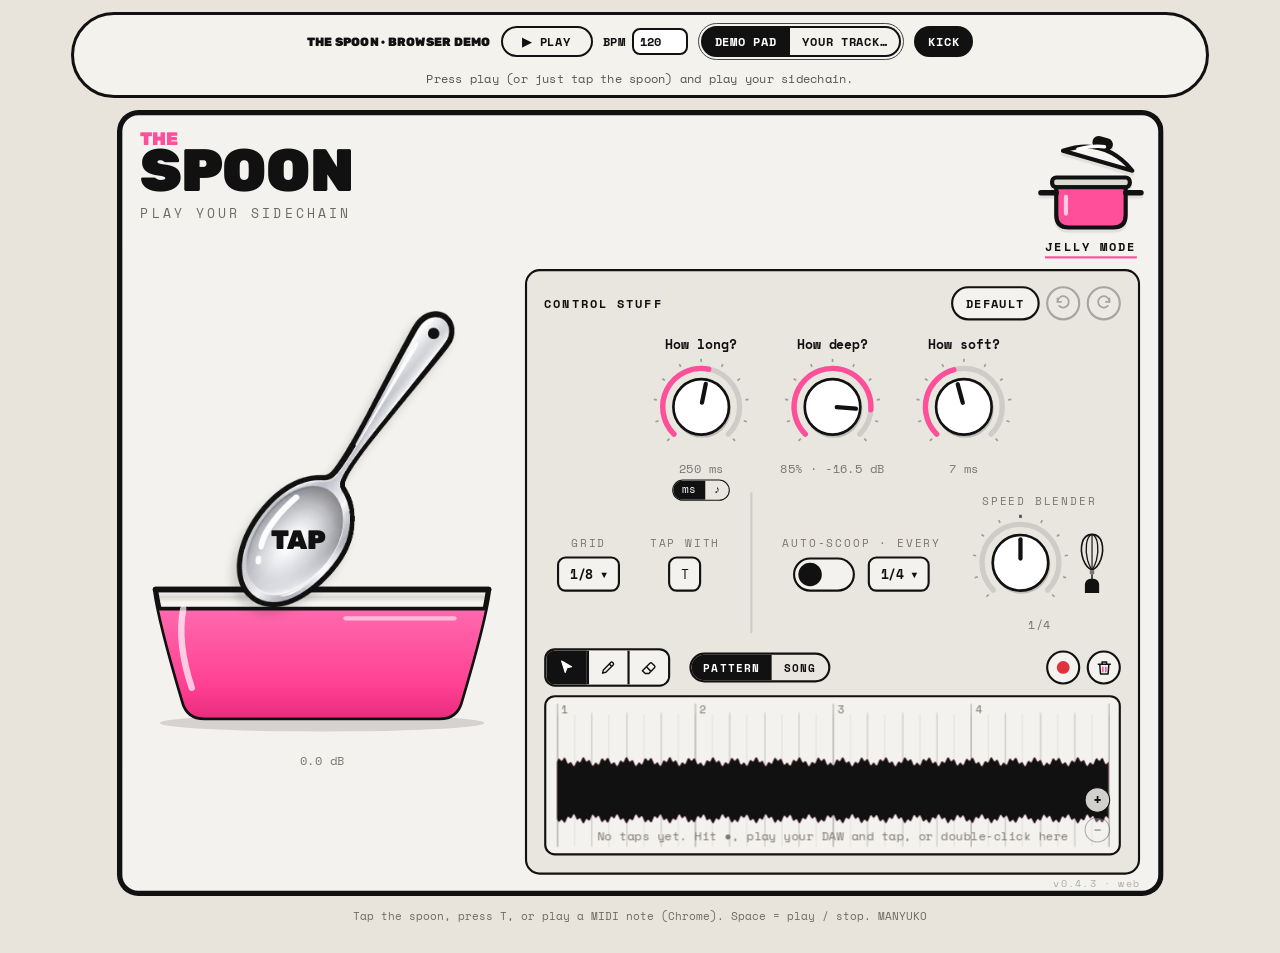
==== commit d04b270a: "Demo: Grid choice now takes effect Co-Authored-By: Claude Opus 5.5 <noreply@anthropic.com> Claude-Se" ====
--- a/demo/index.html
+++ b/demo/index.html
@@ -812,7 +812,7 @@
 window.addEventListener("resize",closePop);
 // One grid for everything: where taps land when you play, and where they snap when you draw or drag.
 // Changing it never moves taps you already recorded.
-$("gridBtn").onclick=()=>openPop($("gridBtn"),GRIDS,S.gridName,(n,v)=>{ S.grid=v; S.gridName=n; S.editGrid=v; S.editName=n; $("gridVal").textContent=n; commit(); },
+$("gridBtn").onclick=()=>openPop($("gridBtn"),GRIDS,S.gridName,(n,v)=>{ S.grid=v; S.gridName=n; S.editGrid=v; S.editName=n; $("gridVal").textContent=n; sendParam("grid", GRID_IDX(n)); commit(); },
   null, true);
 const EDITS=[["Free",0],["1/2",2],["1/4",1],["1/8",0.5],["1/16",0.25],["1/32",0.125],["1/64",0.0625],...TRIP,...DOT];
 function makeTight(){
--- a/demo/web.css
+++ b/demo/web.css
@@ -16,3 +16,12 @@
 #wb-status{width:100%;text-align:center;font-weight:400;text-transform:none;letter-spacing:.02em;color:#555;font-size:12px;min-height:0}
 #wb-status:empty{display:none}
 .wb-foot{margin-top:12px;font-family:"Space Mono",monospace;font-size:11px;color:#6d6a63;text-align:center}
+
+/* phone taste */
+.wb-mobile body{display:block!important;padding:0 0 6px!important;overflow:hidden!important;touch-action:manipulation}
+.wb-mobile #wb-bar{border-radius:16px;margin:6px 6px 8px;padding:8px 10px;gap:8px;width:calc(100% - 12px);position:relative;z-index:5}
+.wb-mobile #wb-bar .wb-brand,.wb-mobile #wb-bar label,.wb-mobile #wb-bar .seg,.wb-mobile #wb-kick{display:none}
+.wb-mobile #wb-play{min-width:140px;font-size:14px;padding:9px 16px}
+.wb-mobile #wb-status{font-size:12.5px;line-height:1.4}
+.wb-mobile .wb-foot,.wb-mobile #ctlBtn,.wb-mobile .ver{display:none!important}
+.wb-mobile .wrap{position:relative;z-index:1}
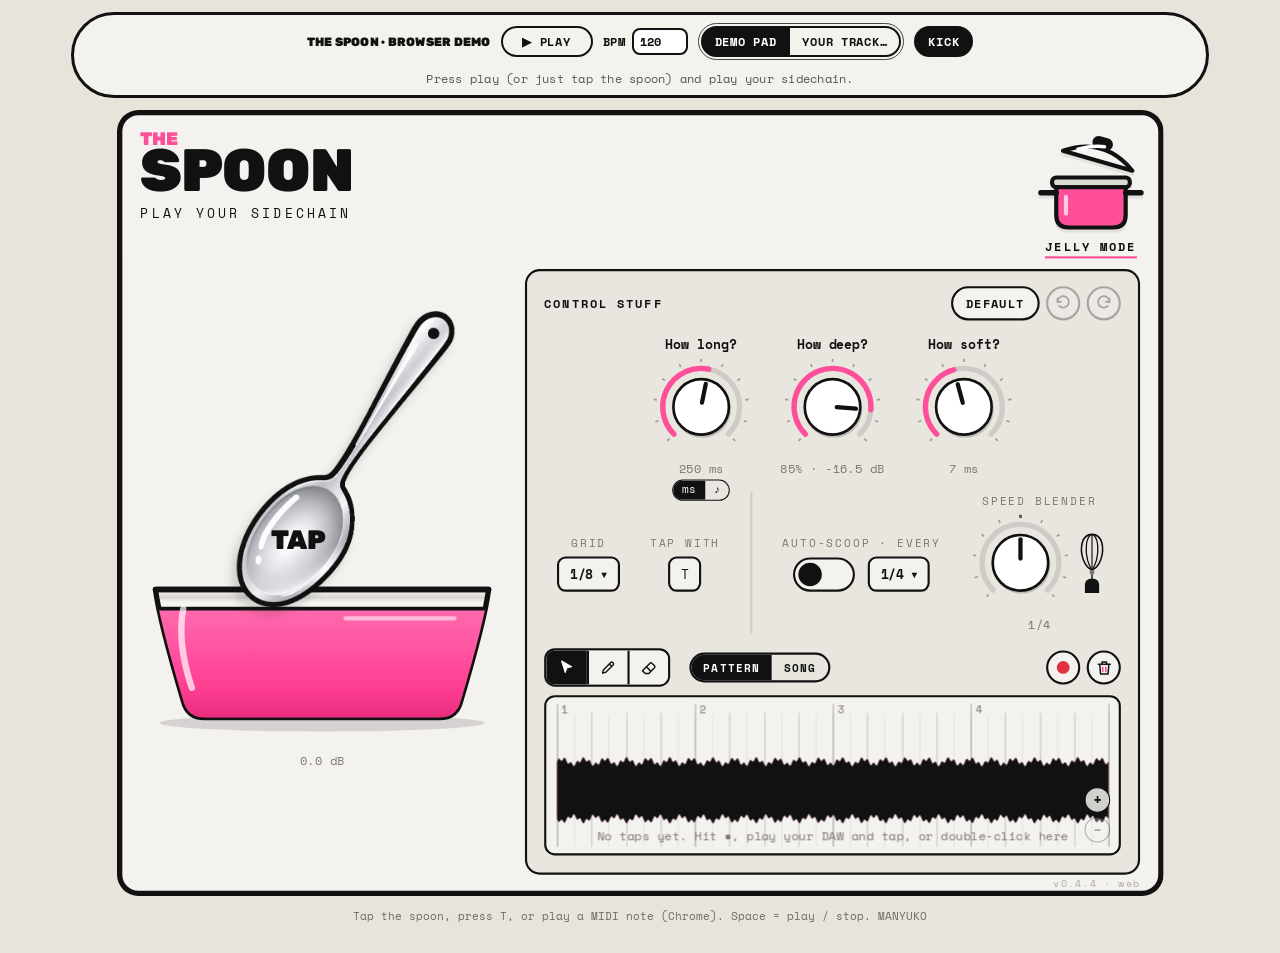
==== commit a768450d: "demo: v0.4.4 with the Jelly mode party Co-Authored-By: Claude Opus 5.5 <noreply@anthropic.com> Claud" ====
--- a/demo/index.html
+++ b/demo/index.html
@@ -60,8 +60,8 @@
 .logo{color:var(--ink);line-height:.9;margin:0}
 .logo small{display:block;font-family:"Rubik",var(--logo);font-weight:900;font-size:17px;letter-spacing:.01em;color:var(--jelly);margin-bottom:-2px}
 .logo span{display:block;font-family:"Rubik",var(--logo);font-weight:900;font-size:56px;letter-spacing:-.015em;line-height:.86}
-.brand{display:flex;flex-direction:column;gap:6px}
-.tagline{margin:0;font-family:var(--mono);font-weight:400;font-size:12.5px;letter-spacing:.19em;text-transform:uppercase;color:#6d6963}
+.brand{display:flex;flex-direction:column;gap:6px;position:relative;z-index:2}
+.tagline{margin:0;font-family:var(--mono);font-weight:400;font-size:12.5px;letter-spacing:.19em;text-transform:uppercase;color:var(--ink)}
 
 
 
@@ -85,7 +85,7 @@
 .drawer{transition:opacity .4s ease .08s, transform .5s cubic-bezier(.45,0,.2,1), visibility 0s linear 0s}
 .plugin:not(.open) .drawer{opacity:0;transform:translateX(60px);pointer-events:none;visibility:hidden;transition:opacity .25s ease, transform .4s cubic-bezier(.45,0,.2,1), visibility 0s linear .4s}
 
-.spooncol{display:flex;flex-direction:column;align-items:center;gap:8px}
+.spooncol{display:flex;flex-direction:column;align-items:center;gap:8px;position:relative;z-index:1}
 .spoonwrap{position:relative;width:340px;height:440px}
 .spoonwrap svg{position:absolute;inset:0;overflow:visible}
 .dancer{position:absolute;left:318px;top:250px;width:184px;height:184px;pointer-events:none;isolation:isolate;transition:opacity .35s ease .3s,visibility 0s linear 0s}
@@ -1301,5 +1301,6 @@
 requestAnimationFrame(frame);
 })();
 </script>
+<script src="party.js"></script>
 </body>
 </html>
